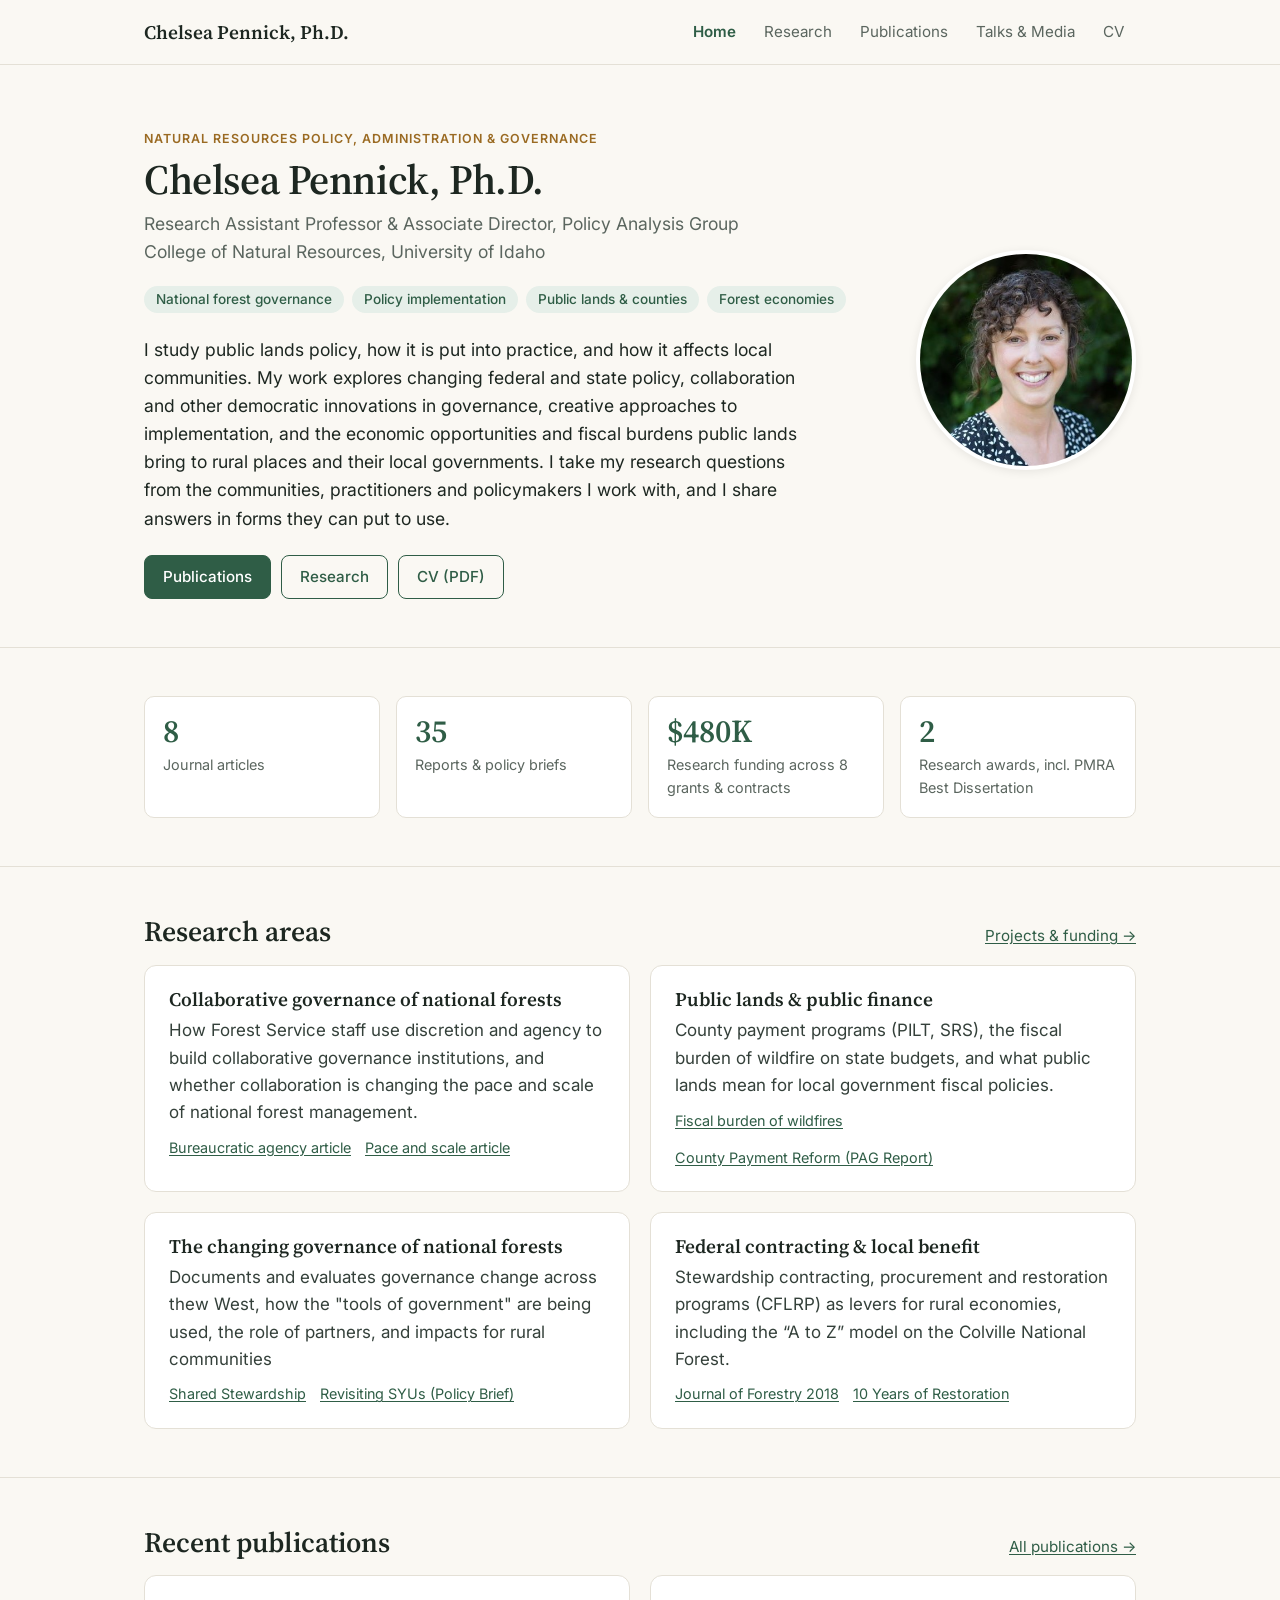
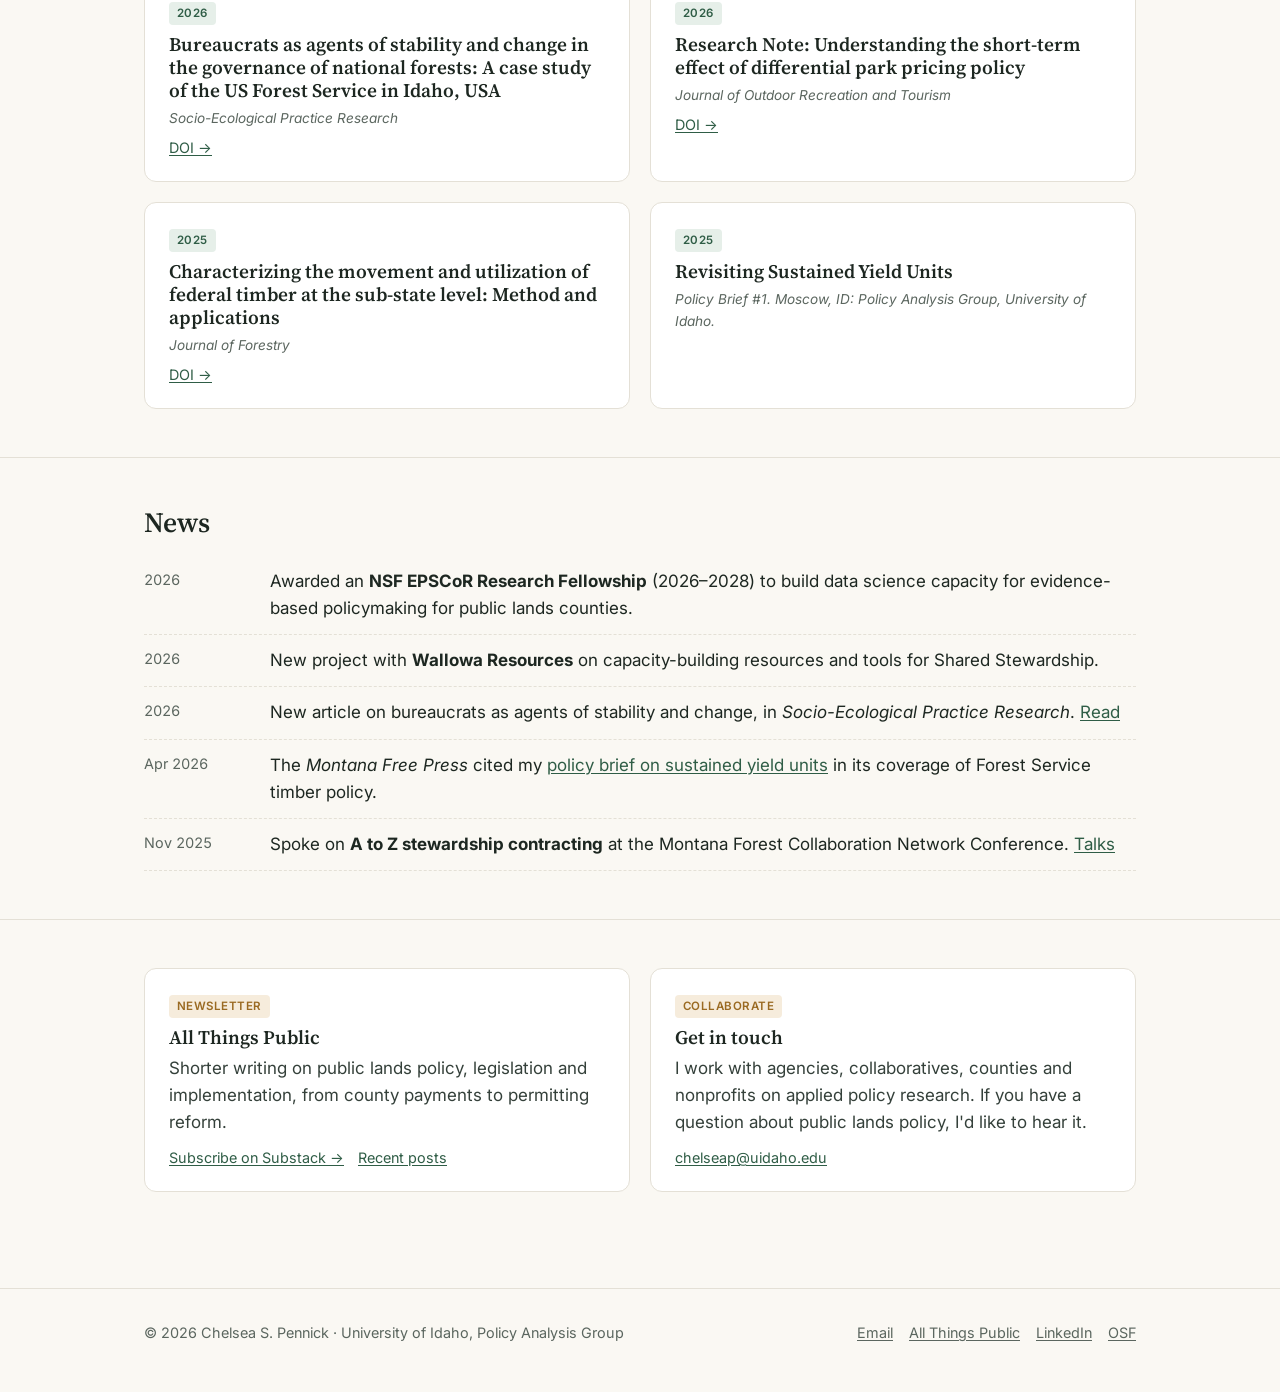
==== index.html @ b6902d0f "Update article headings and descriptions in index.html" ====
<!DOCTYPE html>
<html lang="en">
<head>
  <meta charset="utf-8">
  <meta name="viewport" content="width=device-width, initial-scale=1">
  <title>Chelsea Pennick, Ph.D. | Natural Resources Policy, University of Idaho</title>
  <meta name="description" content="Chelsea Pennick studies natural resource policy implementation, collaborative governance, public lands counties and forest economies at the University of Idaho Policy Analysis Group.">
  <meta property="og:title" content="Chelsea Pennick, Ph.D. | Natural Resources Policy, University of Idaho">
  <meta property="og:description" content="Chelsea Pennick studies natural resource policy implementation, collaborative governance, public lands counties and forest economies at the University of Idaho Policy Analysis Group.">
  <link rel="preconnect" href="https://fonts.googleapis.com">
  <link rel="preconnect" href="https://fonts.gstatic.com" crossorigin>
  <link href="https://fonts.googleapis.com/css2?family=Inter:wght@400;500;600&family=Source+Serif+4:wght@400;600&display=swap" rel="stylesheet">
  <link rel="stylesheet" href="style.css">
</head>
<body>
  <a class="skip" href="#main">Skip to content</a>
  <header class="site-header">
    <div class="wrap">
      <a class="brand" href="index.html">Chelsea Pennick, Ph.D.</a>
      <nav class="nav" aria-label="Main">
        <a href="index.html" aria-current="page">Home</a>
        <a href="research.html">Research</a>
        <a href="publications.html">Publications</a>
        <a href="talks.html">Talks &amp; Media</a>
        <a href="files/Pennick_CV.pdf">CV</a>
      </nav>
    </div>
  </header>

  <main id="main">
    <section class="hero">
      <div class="wrap">
        <div>
          <p class="kicker">Natural resources policy, administration &amp; governance</p>
          <h1>Chelsea Pennick, Ph.D.</h1>
          <p class="role">Research Assistant Professor &amp; Associate Director, Policy Analysis Group<br>College of Natural Resources, University of Idaho</p>
          <ul class="tags">
            <li>National forest governance</li><li>Policy implementation</li><li>Public lands &amp; counties</li><li>Forest economies</li>
          </ul>
                   <p class="lede">I study public lands policy, how it is put into practice, and how it affects local communities. My work explores changing federal and state policy, collaboration and other democratic innovations in governance, creative approaches to implementation, and the economic opportunities and fiscal burdens public lands bring to rural places and their local governments. I take my research questions from the communities, practitioners and policymakers I work with, and I share answers in forms they can put to use.</p>
          <div class="btns">
            <a class="btn primary" href="publications.html">Publications</a>
            <a class="btn ghost" href="research.html">Research</a>
            <a class="btn ghost" href="files/Pennick_CV.pdf">CV (PDF)</a>
          </div>
        </div>
        <div>
          <!-- Add your photo as images/portrait.jpg -->
          <img class="portrait" src="images/portrait.jpg" alt="Portrait of Chelsea Pennick"
               onerror="this.outerHTML='<div class=&quot;portrait portrait-fallback&quot; aria-hidden=&quot;true&quot;>CP</div>'">
        </div>
      </div>
    </section>

    <section class="block">
      <div class="wrap">
        <div class="stats">
          <div class="stat"><div class="n">8</div><div class="l">Journal articles</div></div>
          <div class="stat"><div class="n">35</div><div class="l">Reports &amp; policy briefs</div></div>
          <div class="stat"><div class="n">$480K</div><div class="l">Research funding across 8 grants &amp; contracts</div></div>
          <div class="stat"><div class="n">2</div><div class="l">Research awards, incl. PMRA Best Dissertation</div></div>
        </div>
      </div>
    </section>

    <section class="block">
      <div class="wrap">
        <div class="section-head"><h2>Research areas</h2><a href="research.html">Projects &amp; funding &rarr;</a></div>
        <div class="grid">
          <article class="card">
            <h3>Collaborative governance of national forests</h3>
            <p>How Forest Service staff use discretion and agency to build collaborative governance institutions, and whether collaboration is changing the pace and scale of national forest management.</p>
            <div class="links"><a href="publications.html#J7">Bureaucratic agency article</a><a href="publications.html#J3">Pace and scale article</a></div>
          </article>
          <article class="card">
            <h3>Public lands &amp; public finance</h3>
            <p>County payment programs (PILT, SRS), the fiscal burden of wildfire on state budgets, and what public lands mean for local government fiscal policies.</p>
            <div class="links"><a href="publications.html#J4">Fiscal burden of wildfires</a><a href="publications.html#PP12">County Payment Reform (PAG Report)</a></div>
          </article>
          <article class="card">
            <h3>The changing governance of national forests</h3>
            <p>Documents and evaluates governance change across thew West, how the "tools of government" are being used, the role of partners, and impacts for rural communities</p>
            <div class="links"><a href="publications.html#PP26">Shared Stewardship</a><a href="publications.html#R15"> Revisiting SYUs (Policy Brief)</a></div>
          </article>
          <article class="card">
            <h3>Federal contracting &amp; local benefit</h3>
            <p>Stewardship contracting, procurement and restoration programs (CFLRP) as levers for rural economies, including the &ldquo;A to Z&rdquo; model on the Colville National Forest.</p>
            <div class="links"><a href="publications.html#J2">Journal of Forestry 2018</a><a href="publications.html#PP14">10 Years of Restoration</a></div>
          </article>
        </div>
      </div>
    </section>

    <section class="block">
      <div class="wrap">
        <div class="section-head"><h2>Recent publications</h2><a href="publications.html">All publications &rarr;</a></div>
        <div class="grid">
        <article class="card">
          <span class="badge">2026</span>
          <h3>Bureaucrats as agents of stability and change in the governance of national forests: A case study of the US Forest Service in Idaho, USA</h3>
          <div class="meta"><em>Socio-Ecological Practice Research</em></div>
          <div class="links"><a href="https://doi.org/10.1007/s42532-026-00258-z">DOI &rarr;</a></div>
        </article>
        <article class="card">
          <span class="badge">2026</span>
          <h3>Research Note: Understanding the short-term effect of differential park pricing policy</h3>
          <div class="meta"><em>Journal of Outdoor Recreation and Tourism</em></div>
          <div class="links"><a href="https://doi.org/10.1016/j.jort.2025.101011">DOI &rarr;</a></div>
        </article>
        <article class="card">
          <span class="badge">2025</span>
          <h3>Characterizing the movement and utilization of federal timber at the sub-state level: Method and applications</h3>
          <div class="meta"><em>Journal of Forestry</em></div>
          <div class="links"><a href="https://doi.org/10.1007/s44392-025-00046-9">DOI &rarr;</a></div>
        </article>
        <article class="card">
          <span class="badge">2025</span>
          <h3>Revisiting Sustained Yield Units</h3>
          <div class="meta"><em>Policy Brief #1. Moscow, ID: Policy Analysis Group, University of Idaho.</em></div>
          <div class="links"></div>
        </article>
        </div>
      </div>
    </section>

    <section class="block">
      <div class="wrap">
        <h2>News</h2>
        <ul class="news">
          <li><span class="date">2026</span><span>Awarded an <strong>NSF EPSCoR Research Fellowship</strong> (2026&ndash;2028) to build data science capacity for evidence-based policymaking for public lands counties.</span></li>
          <li><span class="date">2026</span><span>New project with <strong>Wallowa Resources</strong> on capacity-building resources and tools for Shared Stewardship.</span></li>
          <li><span class="date">2026</span><span>New article on bureaucrats as agents of stability and change, in <em>Socio-Ecological Practice Research</em>. <a href="publications.html#J7">Read</a></span></li>
          <li><span class="date">Apr 2026</span><span>The <em>Montana Free Press</em> cited my <a href="publications.html#R15">policy brief on sustained yield units</a> in its coverage of Forest Service timber policy.</span></li>
          <li><span class="date">Nov 2025</span><span>Spoke on <strong>A to Z stewardship contracting</strong> at the Montana Forest Collaboration Network Conference. <a href="talks.html">Talks</a></span></li>
        </ul>
      </div>
    </section>

    <section class="block">
      <div class="wrap grid">
        <article class="card">
          <span class="badge warm">Newsletter</span>
          <h3>All Things Public</h3>
          <p>Shorter writing on public lands policy, legislation and implementation, from county payments to permitting reform.</p>
          <div class="links"><a href="https://drchelseapennick.substack.com/">Subscribe on Substack &rarr;</a><a href="publications.html#public-writing">Recent posts</a></div>
        </article>
        <article class="card">
          <span class="badge warm">Collaborate</span>
          <h3>Get in touch</h3>
          <p>I work with agencies, collaboratives, counties and nonprofits on applied policy research. If you have a question about public lands policy, I'd like to hear it.</p>
          <div class="links"><a href="mailto:chelseap@uidaho.edu?subject=Let%27s%20collaborate">chelseap@uidaho.edu</a></div>
        </article>
      </div>
    </section>
  </main>

  <footer class="site-footer">
    <div class="wrap">
      <div>© <span id="yr">2026</span> Chelsea S. Pennick &middot; University of Idaho, Policy Analysis Group</div>
      <div class="footer-links">
        <a href="mailto:chelseap@uidaho.edu">Email</a>
        <a href="https://drchelseapennick.substack.com/">All Things Public</a>
        <a href="https://www.linkedin.com/in/chelseapmciver/">LinkedIn</a>
        <a href="https://osf.io/qtu5s">OSF</a>
      </div>
    </div>
  </footer>
  <script>document.getElementById('yr').textContent = new Date().getFullYear();</script>
</body>
</html>
---- style.css ----
/* ==========================================================
   Chelsea Pennick — site styles
   Colors and fonts are set once here; change them in :root.
   ========================================================== */
:root {
  --bg: #faf8f3;
  --surface: #ffffff;
  --ink: #1d2721;
  --muted: #5b665f;
  --line: #e4e0d6;
  --accent: #2f5d46;        /* forest green */
  --accent-soft: #e6efe9;
  --warm: #9a6a22;          /* ochre */
  --serif: "Source Serif 4", Georgia, "Times New Roman", serif;
  --sans: "Inter", -apple-system, "Segoe UI", Roboto, Helvetica, Arial, sans-serif;
  --max: 1040px;
}

* { box-sizing: border-box; }
html { scroll-behavior: smooth; }
body {
  margin: 0;
  background: var(--bg);
  color: var(--ink);
  font-family: var(--sans);
  font-size: 17px;
  line-height: 1.6;
}
a { color: var(--accent); text-underline-offset: 2px; }
a:hover { color: var(--warm); }
img { max-width: 100%; }
h1, h2, h3 { font-family: var(--serif); font-weight: 600; line-height: 1.2; color: var(--ink); }
h1 { font-size: 2.6rem; margin: 0 0 .3rem; letter-spacing: -.01em; }
h2 { font-size: 1.75rem; margin: 0 0 1rem; }
h3 { font-size: 1.2rem; margin: 0 0 .4rem; }
.wrap { max-width: var(--max); margin: 0 auto; padding: 0 24px; }
.skip { position: absolute; left: -999px; }
.skip:focus { left: 12px; top: 12px; background: #fff; padding: 8px; z-index: 10; }

/* ---------- header ---------- */
.site-header { border-bottom: 1px solid var(--line); background: var(--bg); position: sticky; top: 0; z-index: 5; }
.site-header .wrap { display: flex; align-items: center; justify-content: space-between; gap: 16px; min-height: 64px; flex-wrap: wrap; }
.brand { font-family: var(--serif); font-size: 1.2rem; font-weight: 600; color: var(--ink); text-decoration: none; }
.nav { display: flex; gap: 4px; flex-wrap: wrap; }
.nav a { color: var(--muted); text-decoration: none; padding: 6px 12px; border-radius: 6px; font-size: .95rem; }
.nav a:hover { color: var(--ink); background: var(--accent-soft); }
.nav a[aria-current="page"] { color: var(--accent); font-weight: 600; }

/* ---------- hero ---------- */
.hero { padding: 64px 0 48px; }
.hero .wrap { display: grid; grid-template-columns: 1fr 220px; gap: 48px; align-items: center; }
.hero .role { font-size: 1.1rem; color: var(--muted); margin: 0 0 1.2rem; }
.hero .lede { font-size: 1.1rem; max-width: 60ch; }
.portrait { width: 220px; height: 220px; border-radius: 50%; object-fit: cover; background: var(--accent-soft); border: 4px solid #fff; box-shadow: 0 2px 10px rgba(0,0,0,.08); }
.portrait-fallback { display: grid; place-items: center; font-family: var(--serif); font-size: 3.5rem; color: var(--accent); }
.tags { display: flex; flex-wrap: wrap; gap: 8px; margin: 0 0 1.4rem; padding: 0; list-style: none; }
.tags li { background: var(--accent-soft); color: var(--accent); border-radius: 999px; padding: 3px 12px; font-size: .85rem; font-weight: 500; }
.btns { display: flex; gap: 10px; flex-wrap: wrap; margin-top: 1.4rem; }
.btn { display: inline-block; padding: 9px 18px; border-radius: 8px; border: 1px solid var(--accent); text-decoration: none; font-weight: 500; font-size: .95rem; }
.btn.primary { background: var(--accent); color: #fff; }
.btn.primary:hover { background: #244a37; color: #fff; }
.btn.ghost { color: var(--accent); background: transparent; }
.btn.ghost:hover { background: var(--accent-soft); color: var(--accent); }

/* ---------- sections ---------- */
section.block { padding: 48px 0; border-top: 1px solid var(--line); }
.page-head { padding: 52px 0 24px; }
.page-head p { color: var(--muted); max-width: 65ch; margin: 0; }
.kicker { text-transform: uppercase; letter-spacing: .08em; font-size: .78rem; font-weight: 600; color: var(--warm); margin: 0 0 .4rem; }
.section-head { display: flex; justify-content: space-between; align-items: baseline; gap: 16px; flex-wrap: wrap; }
.section-head a { font-size: .95rem; }

.stats { display: grid; grid-template-columns: repeat(4, 1fr); gap: 16px; }
.stat { background: var(--surface); border: 1px solid var(--line); border-radius: 10px; padding: 18px; }
.stat .n { font-family: var(--serif); font-size: 2rem; font-weight: 600; color: var(--accent); line-height: 1; }
.stat .l { color: var(--muted); font-size: .9rem; margin-top: 6px; }

.grid { display: grid; grid-template-columns: repeat(2, 1fr); gap: 20px; }
.card { background: var(--surface); border: 1px solid var(--line); border-radius: 12px; padding: 22px 24px; }
.card p { margin: .3rem 0 .6rem; color: #34403a; }
.card .meta { font-size: .85rem; color: var(--muted); }
.card .links { font-size: .9rem; display: flex; gap: 14px; flex-wrap: wrap; margin-top: .4rem; }
.badge { display: inline-block; font-size: .72rem; font-weight: 600; letter-spacing: .04em; text-transform: uppercase; padding: 2px 8px; border-radius: 4px; background: var(--accent-soft); color: var(--accent); margin-bottom: 8px; }
.badge.warm { background: #f6ecdc; color: var(--warm); }

.news { list-style: none; padding: 0; margin: 0; }
.news li { display: grid; grid-template-columns: 110px 1fr; gap: 16px; padding: 12px 0; border-bottom: 1px dashed var(--line); }
.news .date { color: var(--muted); font-size: .9rem; font-variant-numeric: tabular-nums; }

/* ---------- publications ---------- */
.toolbar { display: flex; gap: 12px; flex-wrap: wrap; align-items: center; margin: 8px 0 8px; position: sticky; top: 64px; background: var(--bg); padding: 12px 0; z-index: 4; border-bottom: 1px solid var(--line); }
.toolbar input { flex: 1 1 260px; padding: 9px 14px; border: 1px solid var(--line); border-radius: 8px; font: inherit; font-size: .95rem; background: #fff; }
.toolbar input:focus { outline: 2px solid var(--accent); outline-offset: 1px; }
.chips { display: flex; gap: 6px; flex-wrap: wrap; }
.chip { border: 1px solid var(--line); background: #fff; color: var(--muted); padding: 6px 12px; border-radius: 999px; cursor: pointer; font: inherit; font-size: .85rem; }
.chip[aria-pressed="true"] { background: var(--accent); border-color: var(--accent); color: #fff; }
.count { color: var(--muted); font-size: .85rem; }
.pub-section { padding: 28px 0 8px; }
.pub-section h2 { display: flex; align-items: baseline; gap: 10px; }
.pub-section h2 small { font-family: var(--sans); font-size: .9rem; font-weight: 400; color: var(--muted); }
.pubs { list-style: none; padding: 0; margin: 0; }
.pub { display: grid; grid-template-columns: 64px 1fr; gap: 16px; padding: 14px 0; border-bottom: 1px solid var(--line); }
.pub .yr { font-family: var(--serif); font-weight: 600; color: var(--accent); font-size: 1.05rem; }
.pub .title { font-weight: 600; color: var(--ink); }
.pub .authors { font-size: .93rem; color: #3a4640; }
.pub .authors strong { color: var(--ink); }
.pub .venue { font-size: .93rem; color: var(--muted); font-style: italic; }
.pub .actions { margin-top: 4px; display: flex; gap: 8px; flex-wrap: wrap; }
.pub .actions a { font-size: .8rem; font-weight: 600; text-decoration: none; border: 1px solid var(--line); border-radius: 5px; padding: 2px 9px; background: #fff; }
.pub .actions a:hover { border-color: var(--accent); }
.status { font-size: .72rem; font-weight: 600; text-transform: uppercase; letter-spacing: .04em; color: var(--warm); margin-left: 6px; }
.pub[hidden], .pub-section[hidden] { display: none; }
.empty { color: var(--muted); padding: 24px 0; }

/* ---------- footer ---------- */
.site-footer { border-top: 1px solid var(--line); margin-top: 48px; padding: 32px 0 48px; color: var(--muted); font-size: .9rem; }
.site-footer .wrap { display: flex; justify-content: space-between; gap: 24px; flex-wrap: wrap; }
.site-footer a { color: var(--muted); }
.site-footer a:hover { color: var(--accent); }
.footer-links { display: flex; gap: 16px; flex-wrap: wrap; }

@media (max-width: 760px) {
  h1 { font-size: 2rem; }
  .hero { padding: 36px 0 24px; }
  .hero .wrap { grid-template-columns: 1fr; gap: 24px; }
  .hero .wrap > div:last-child { order: -1; }
  .portrait { width: 140px; height: 140px; }
  .stats { grid-template-columns: repeat(2, 1fr); }
  .grid { grid-template-columns: 1fr; }
  .news li { grid-template-columns: 1fr; gap: 2px; }
  .pub { grid-template-columns: 1fr; gap: 2px; }
  .toolbar { top: 0; position: static; }
  .site-header { position: static; }
}
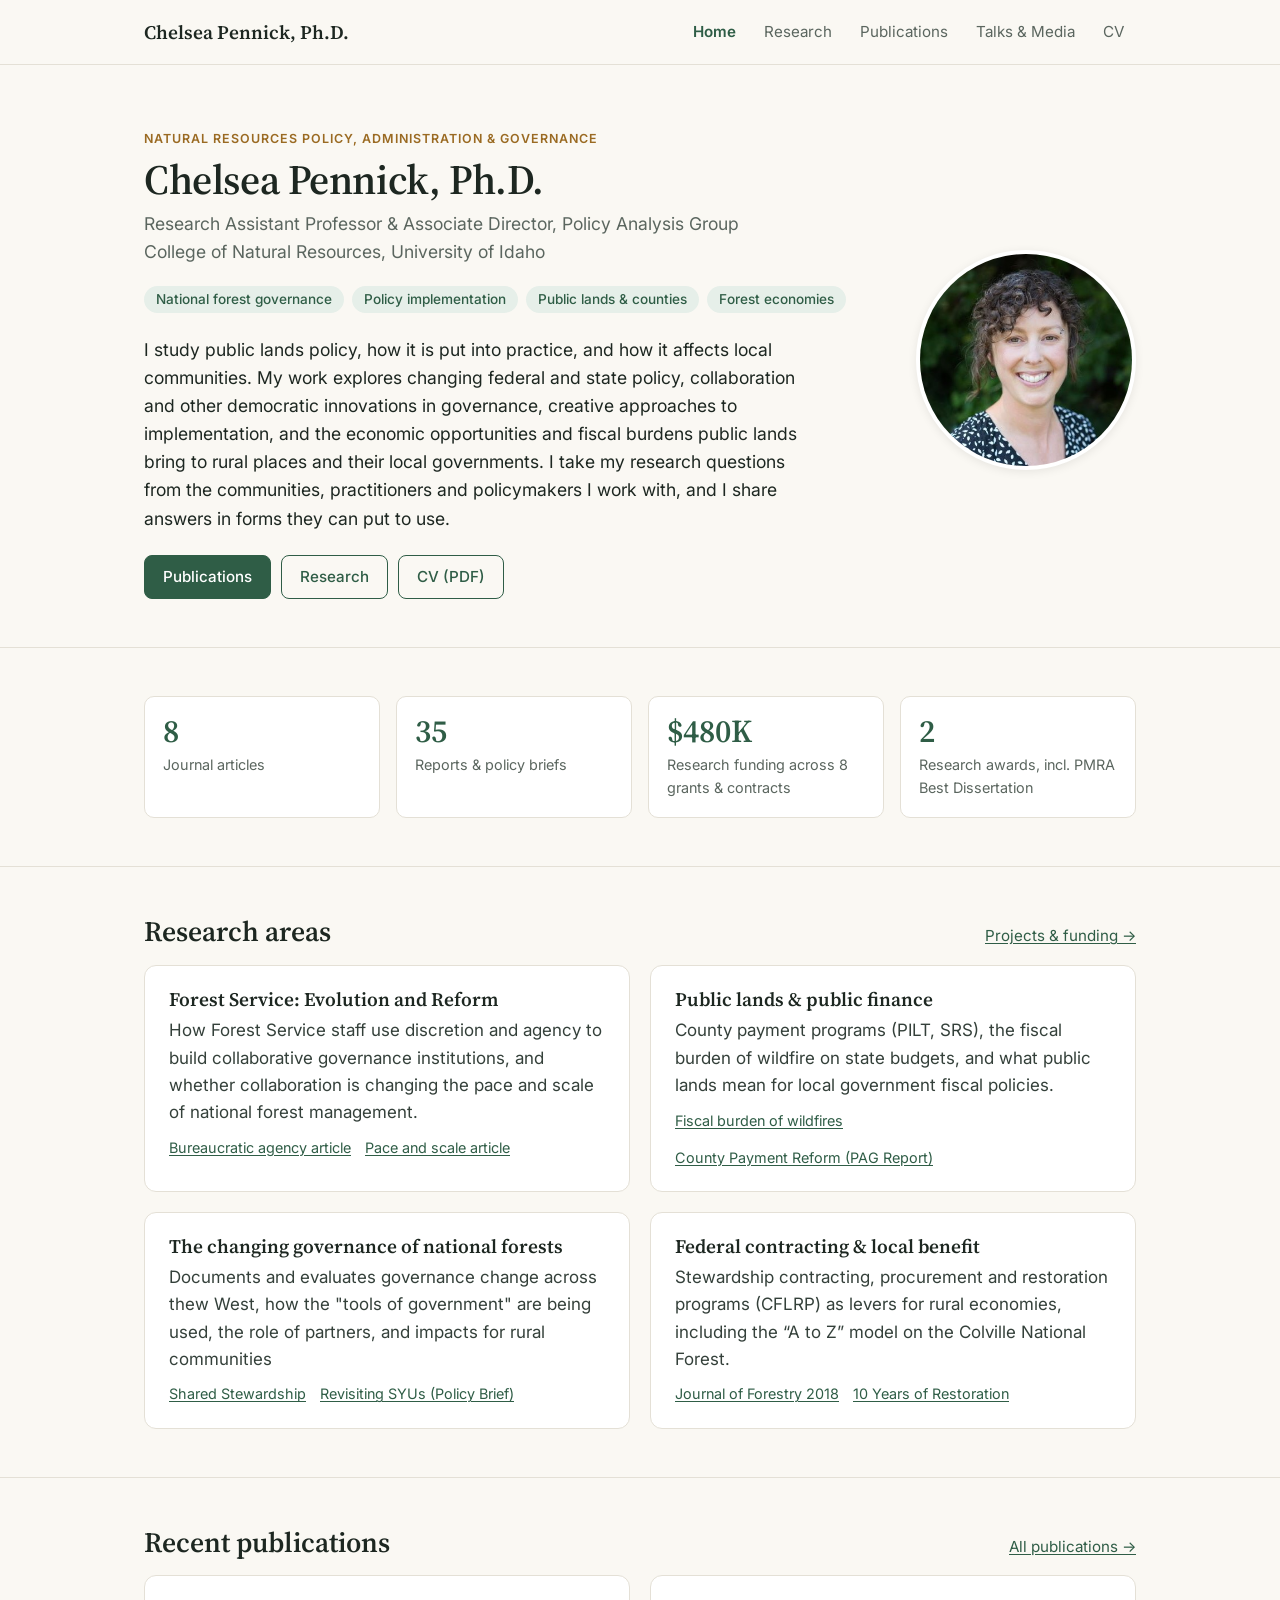
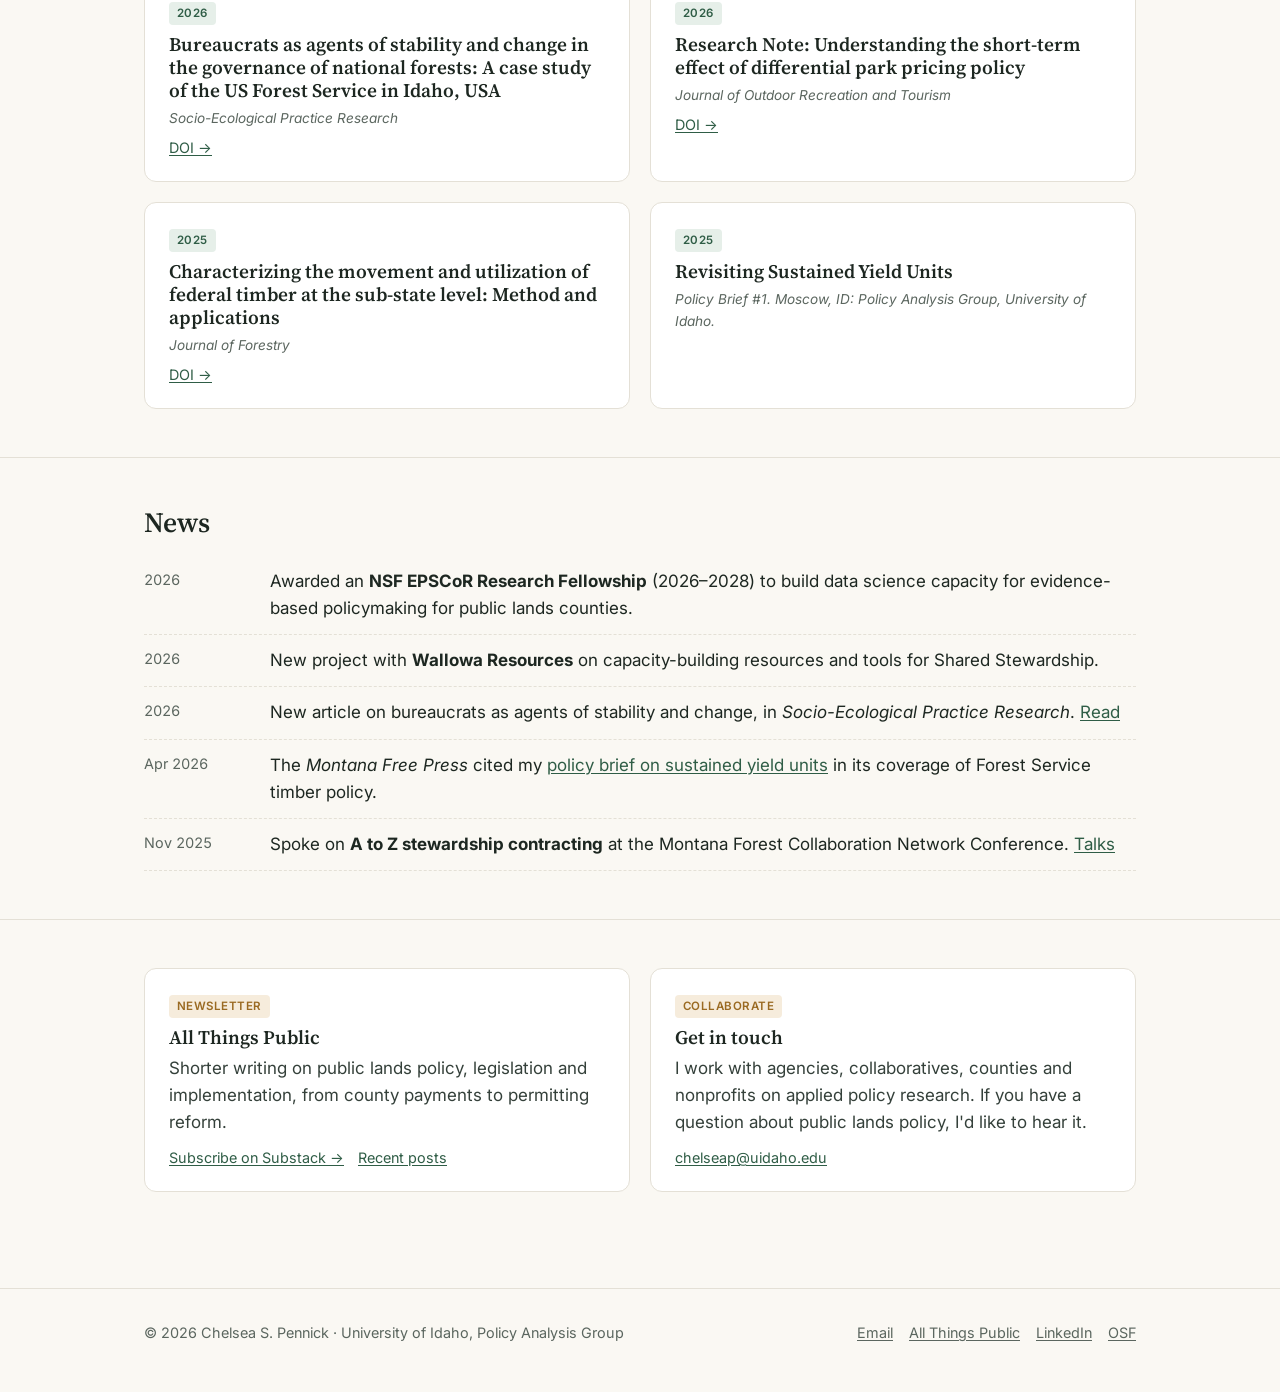
==== commit d0921fa4: "Update research area title in index.html" ====
--- a/index.html
+++ b/index.html
@@ -68,7 +68,7 @@
         <div class="section-head"><h2>Research areas</h2><a href="research.html">Projects &amp; funding &rarr;</a></div>
         <div class="grid">
           <article class="card">
-            <h3>Collaborative governance of national forests</h3>
+            <h3>Forest Service: Evolution and Reform</h3>
             <p>How Forest Service staff use discretion and agency to build collaborative governance institutions, and whether collaboration is changing the pace and scale of national forest management.</p>
             <div class="links"><a href="publications.html#J7">Bureaucratic agency article</a><a href="publications.html#J3">Pace and scale article</a></div>
           </article>
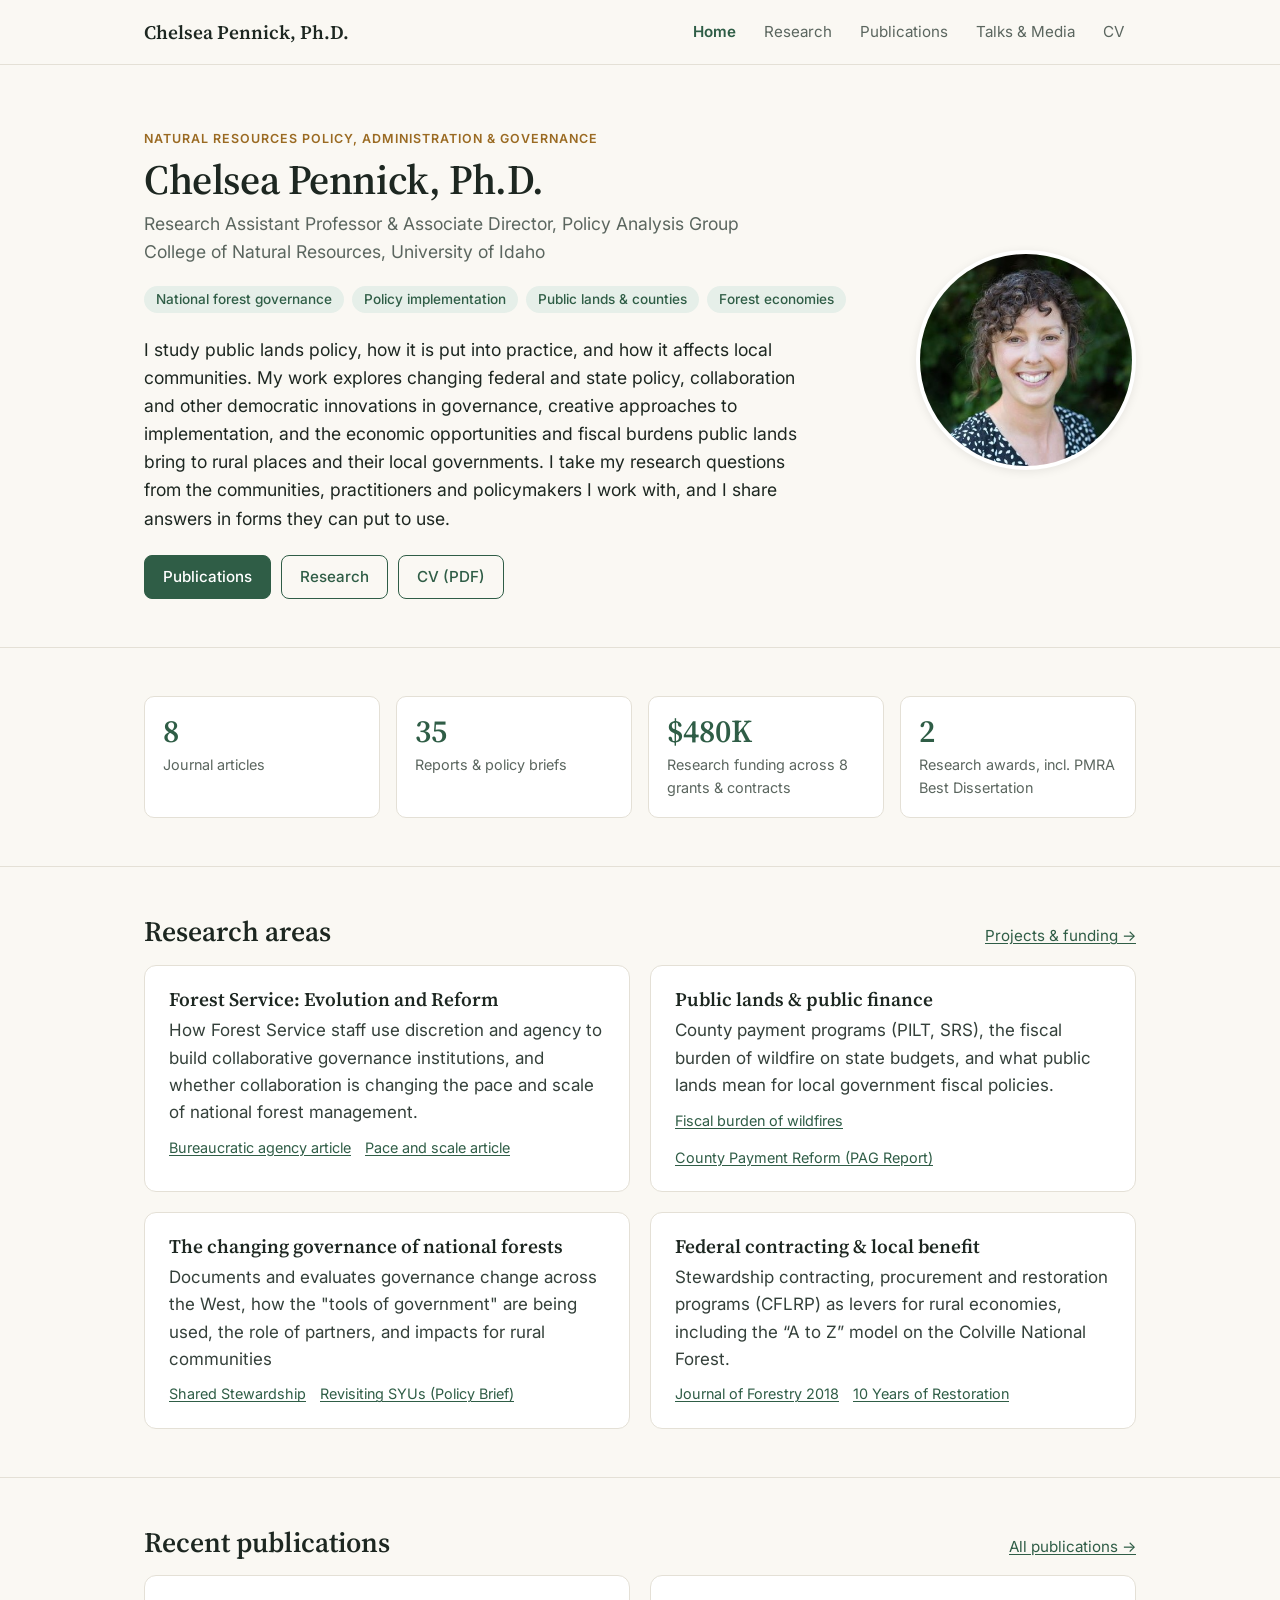
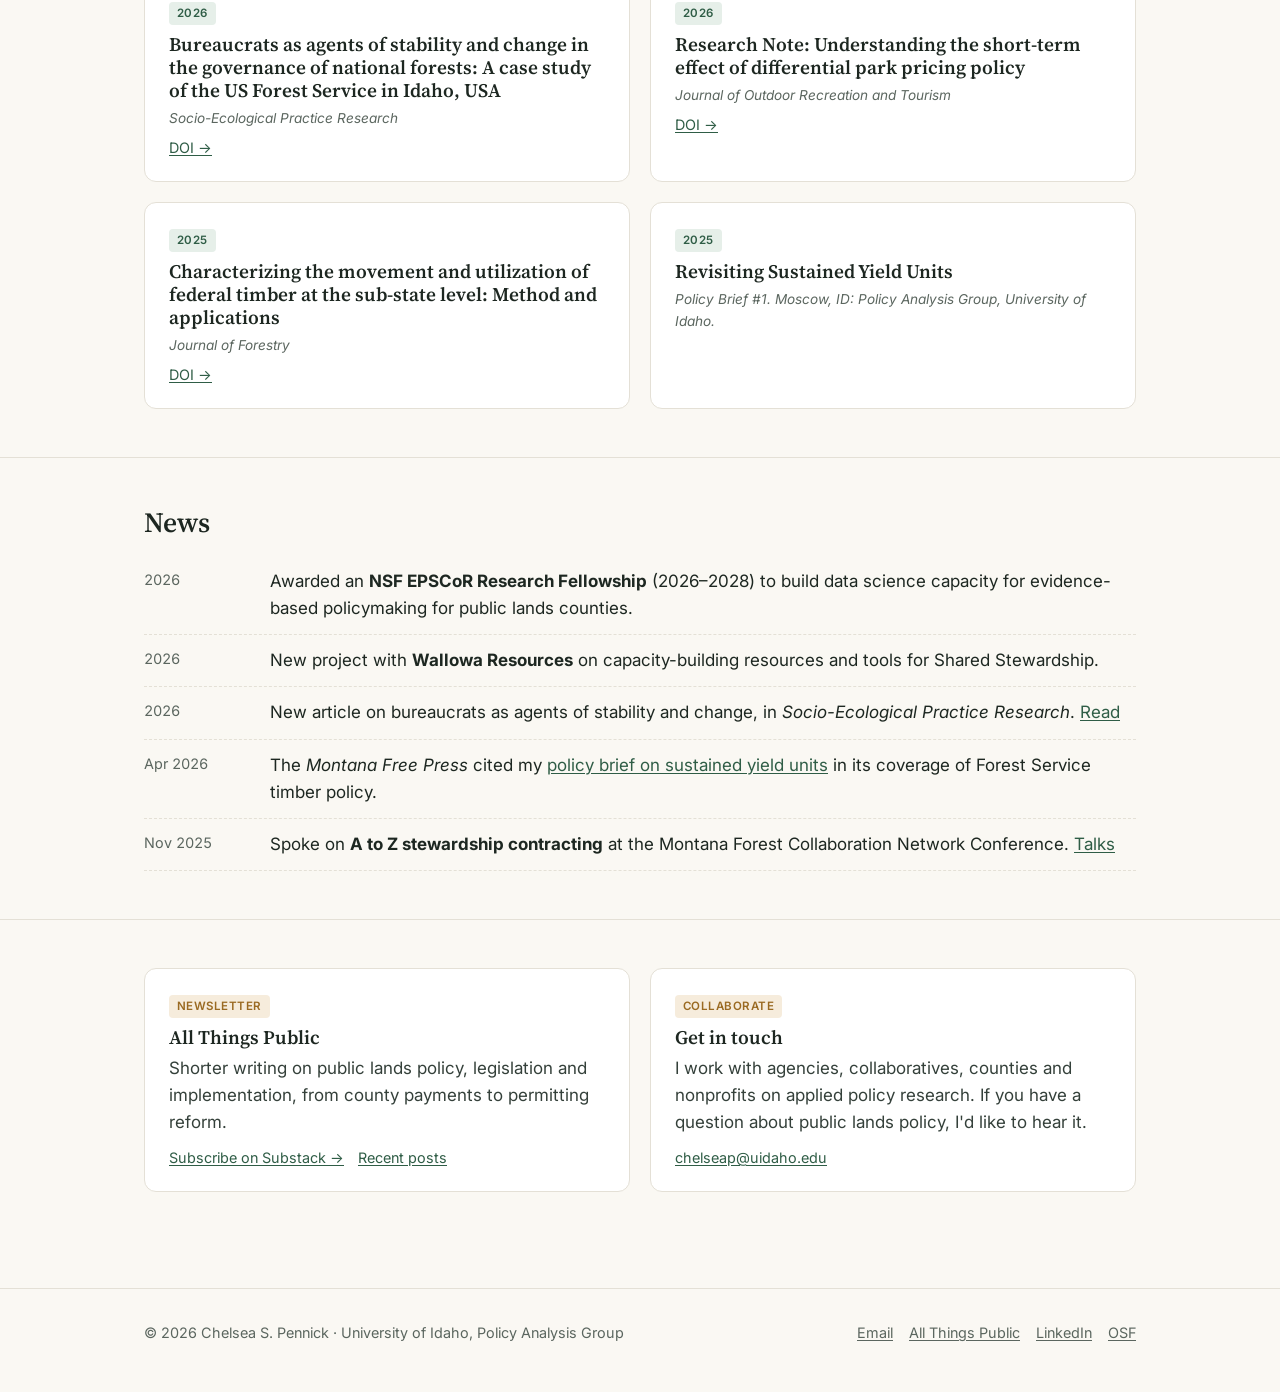
==== commit 6b1e809f: "Fix typo in governance change description" ====
--- a/index.html
+++ b/index.html
@@ -79,7 +79,7 @@
           </article>
           <article class="card">
             <h3>The changing governance of national forests</h3>
-            <p>Documents and evaluates governance change across thew West, how the "tools of government" are being used, the role of partners, and impacts for rural communities</p>
+            <p>Documents and evaluates governance change across the West, how the "tools of government" are being used, the role of partners, and impacts for rural communities</p>
             <div class="links"><a href="publications.html#PP26">Shared Stewardship</a><a href="publications.html#R15"> Revisiting SYUs (Policy Brief)</a></div>
           </article>
           <article class="card">
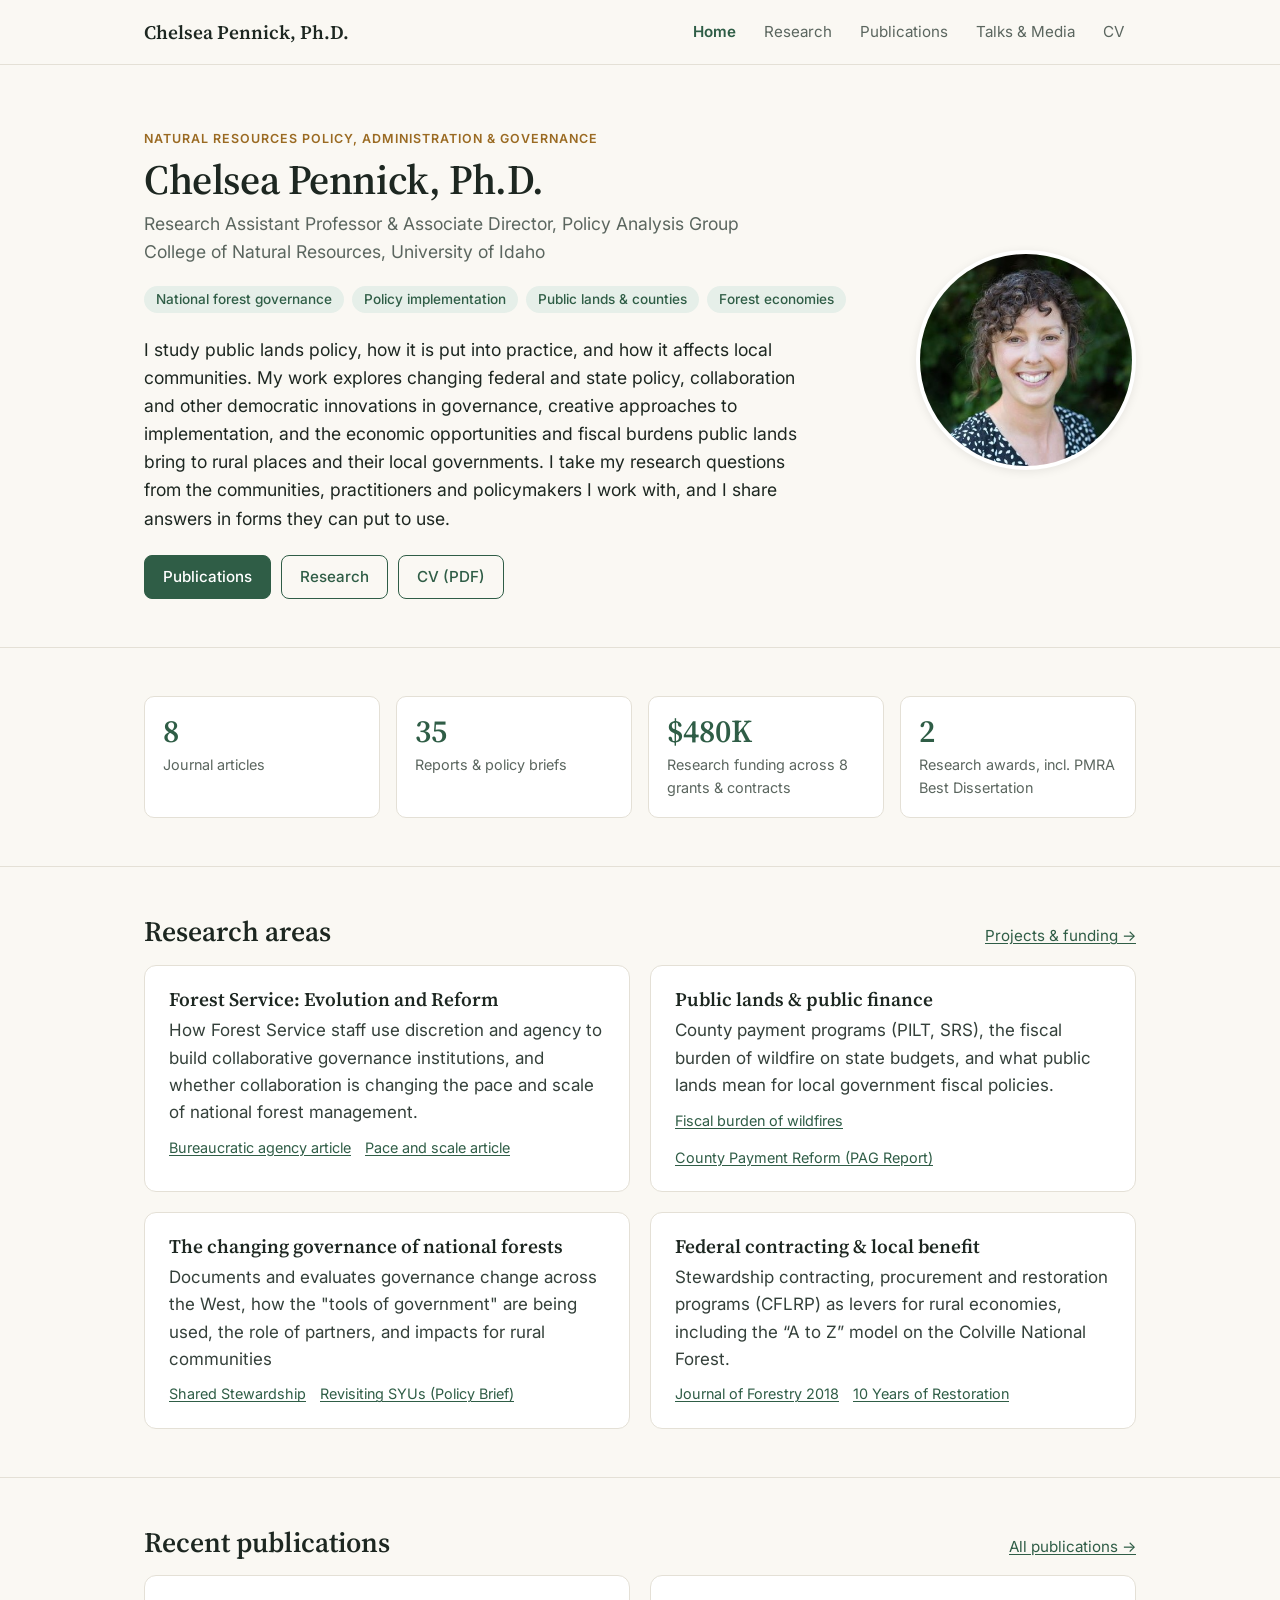
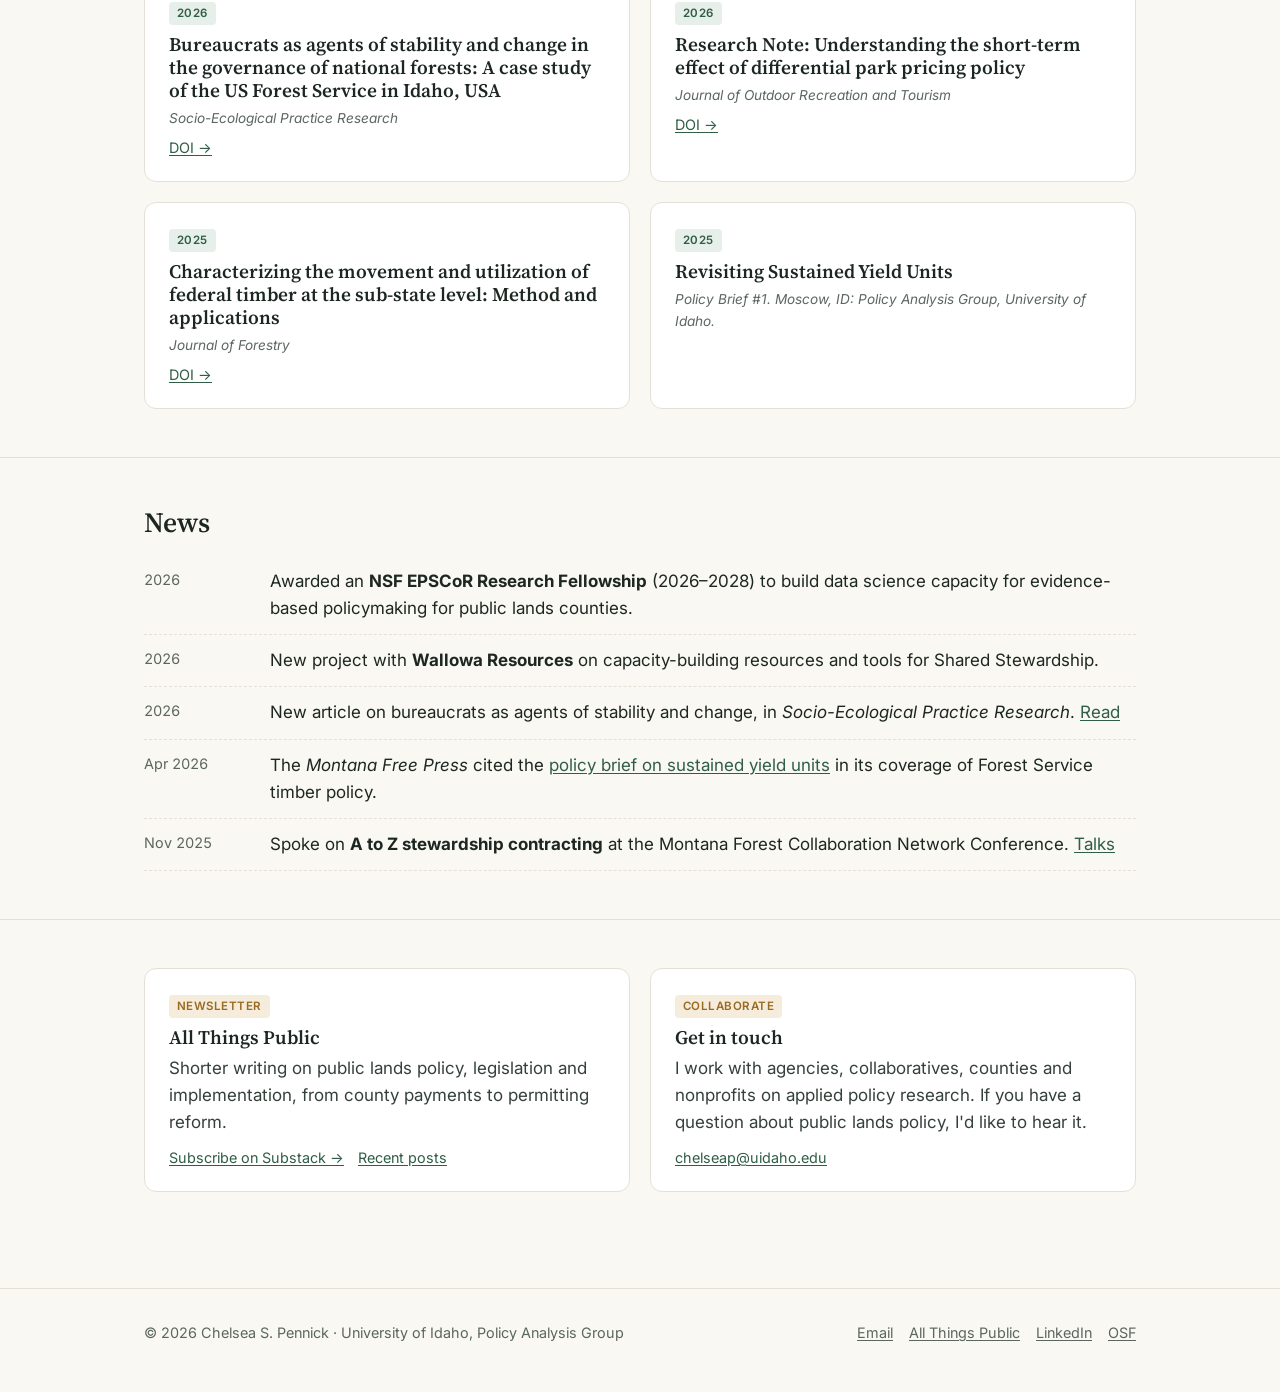
==== commit b789853d: "Fix citation wording in news section" ====
--- a/index.html
+++ b/index.html
@@ -130,7 +130,7 @@
           <li><span class="date">2026</span><span>Awarded an <strong>NSF EPSCoR Research Fellowship</strong> (2026&ndash;2028) to build data science capacity for evidence-based policymaking for public lands counties.</span></li>
           <li><span class="date">2026</span><span>New project with <strong>Wallowa Resources</strong> on capacity-building resources and tools for Shared Stewardship.</span></li>
           <li><span class="date">2026</span><span>New article on bureaucrats as agents of stability and change, in <em>Socio-Ecological Practice Research</em>. <a href="publications.html#J7">Read</a></span></li>
-          <li><span class="date">Apr 2026</span><span>The <em>Montana Free Press</em> cited my <a href="publications.html#R15">policy brief on sustained yield units</a> in its coverage of Forest Service timber policy.</span></li>
+          <li><span class="date">Apr 2026</span><span>The <em>Montana Free Press</em> cited the <a href="publications.html#R15">policy brief on sustained yield units</a> in its coverage of Forest Service timber policy.</span></li>
           <li><span class="date">Nov 2025</span><span>Spoke on <strong>A to Z stewardship contracting</strong> at the Montana Forest Collaboration Network Conference. <a href="talks.html">Talks</a></span></li>
         </ul>
       </div>
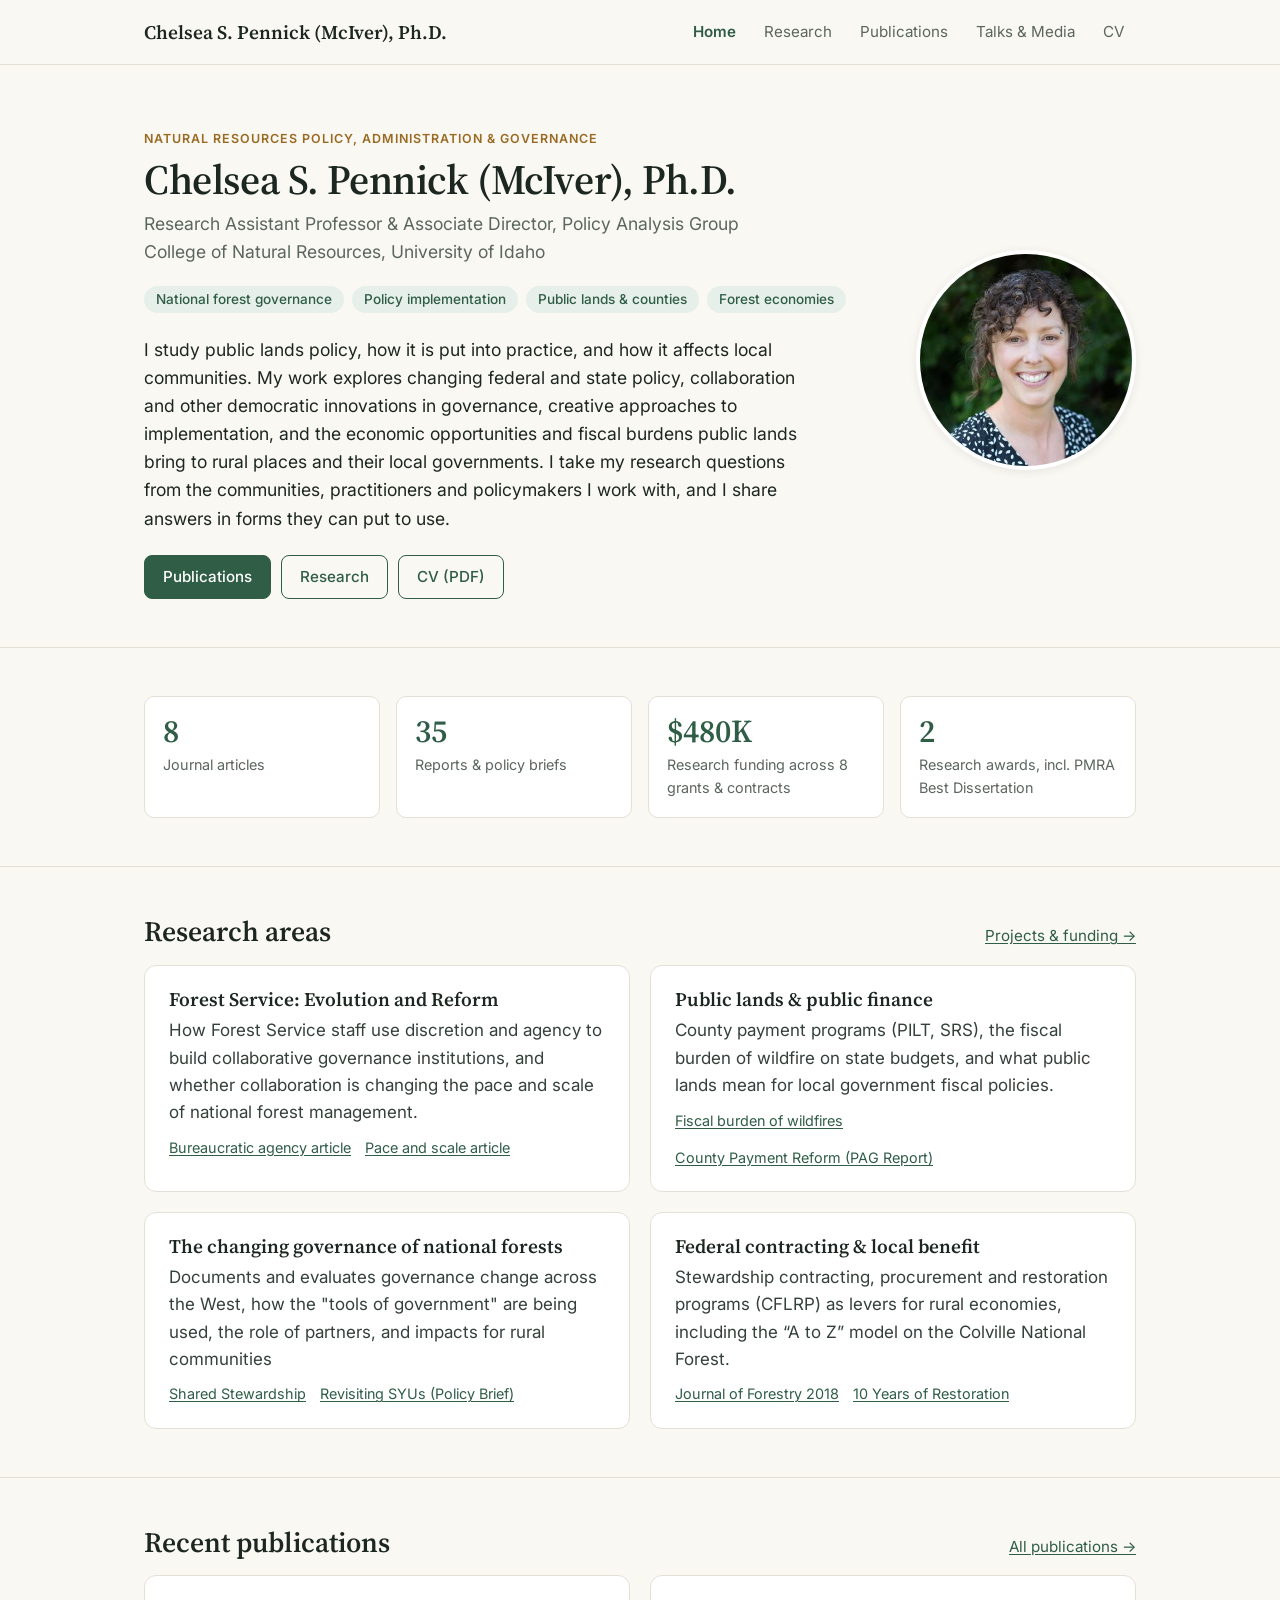
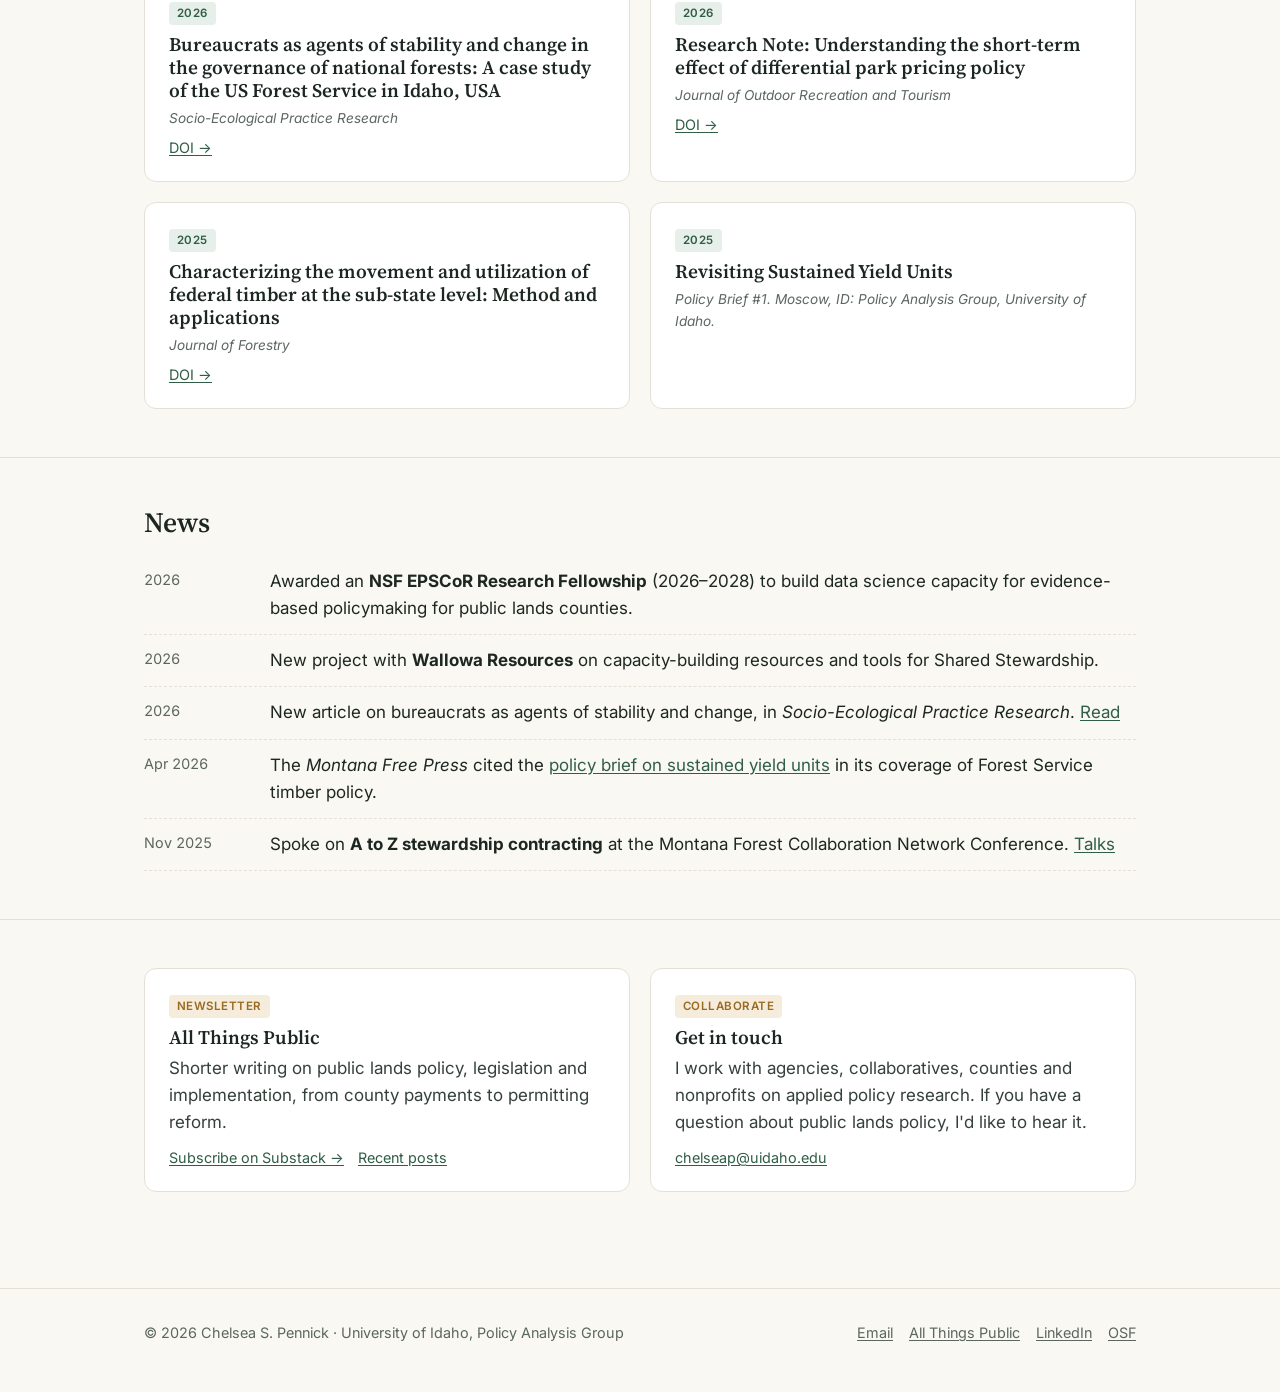
==== commit cb68be22: "Update name in index.html to Chelsea S. Pennick" ====
--- a/index.html
+++ b/index.html
@@ -3,7 +3,7 @@
 <head>
   <meta charset="utf-8">
   <meta name="viewport" content="width=device-width, initial-scale=1">
-  <title>Chelsea Pennick, Ph.D. | Natural Resources Policy, University of Idaho</title>
+  <title>Chelsea S. Pennick (McIver), Ph.D. | Natural Resources Policy, University of Idaho</title>
   <meta name="description" content="Chelsea Pennick studies natural resource policy implementation, collaborative governance, public lands counties and forest economies at the University of Idaho Policy Analysis Group.">
   <meta property="og:title" content="Chelsea Pennick, Ph.D. | Natural Resources Policy, University of Idaho">
   <meta property="og:description" content="Chelsea Pennick studies natural resource policy implementation, collaborative governance, public lands counties and forest economies at the University of Idaho Policy Analysis Group.">
@@ -16,7 +16,7 @@
   <a class="skip" href="#main">Skip to content</a>
   <header class="site-header">
     <div class="wrap">
-      <a class="brand" href="index.html">Chelsea Pennick, Ph.D.</a>
+      <a class="brand" href="index.html">Chelsea S. Pennick (McIver), Ph.D.</a>
       <nav class="nav" aria-label="Main">
         <a href="index.html" aria-current="page">Home</a>
         <a href="research.html">Research</a>
@@ -32,7 +32,7 @@
       <div class="wrap">
         <div>
           <p class="kicker">Natural resources policy, administration &amp; governance</p>
-          <h1>Chelsea Pennick, Ph.D.</h1>
+          <h1>Chelsea S. Pennick (McIver), Ph.D.</h1>
           <p class="role">Research Assistant Professor &amp; Associate Director, Policy Analysis Group<br>College of Natural Resources, University of Idaho</p>
           <ul class="tags">
             <li>National forest governance</li><li>Policy implementation</li><li>Public lands &amp; counties</li><li>Forest economies</li>
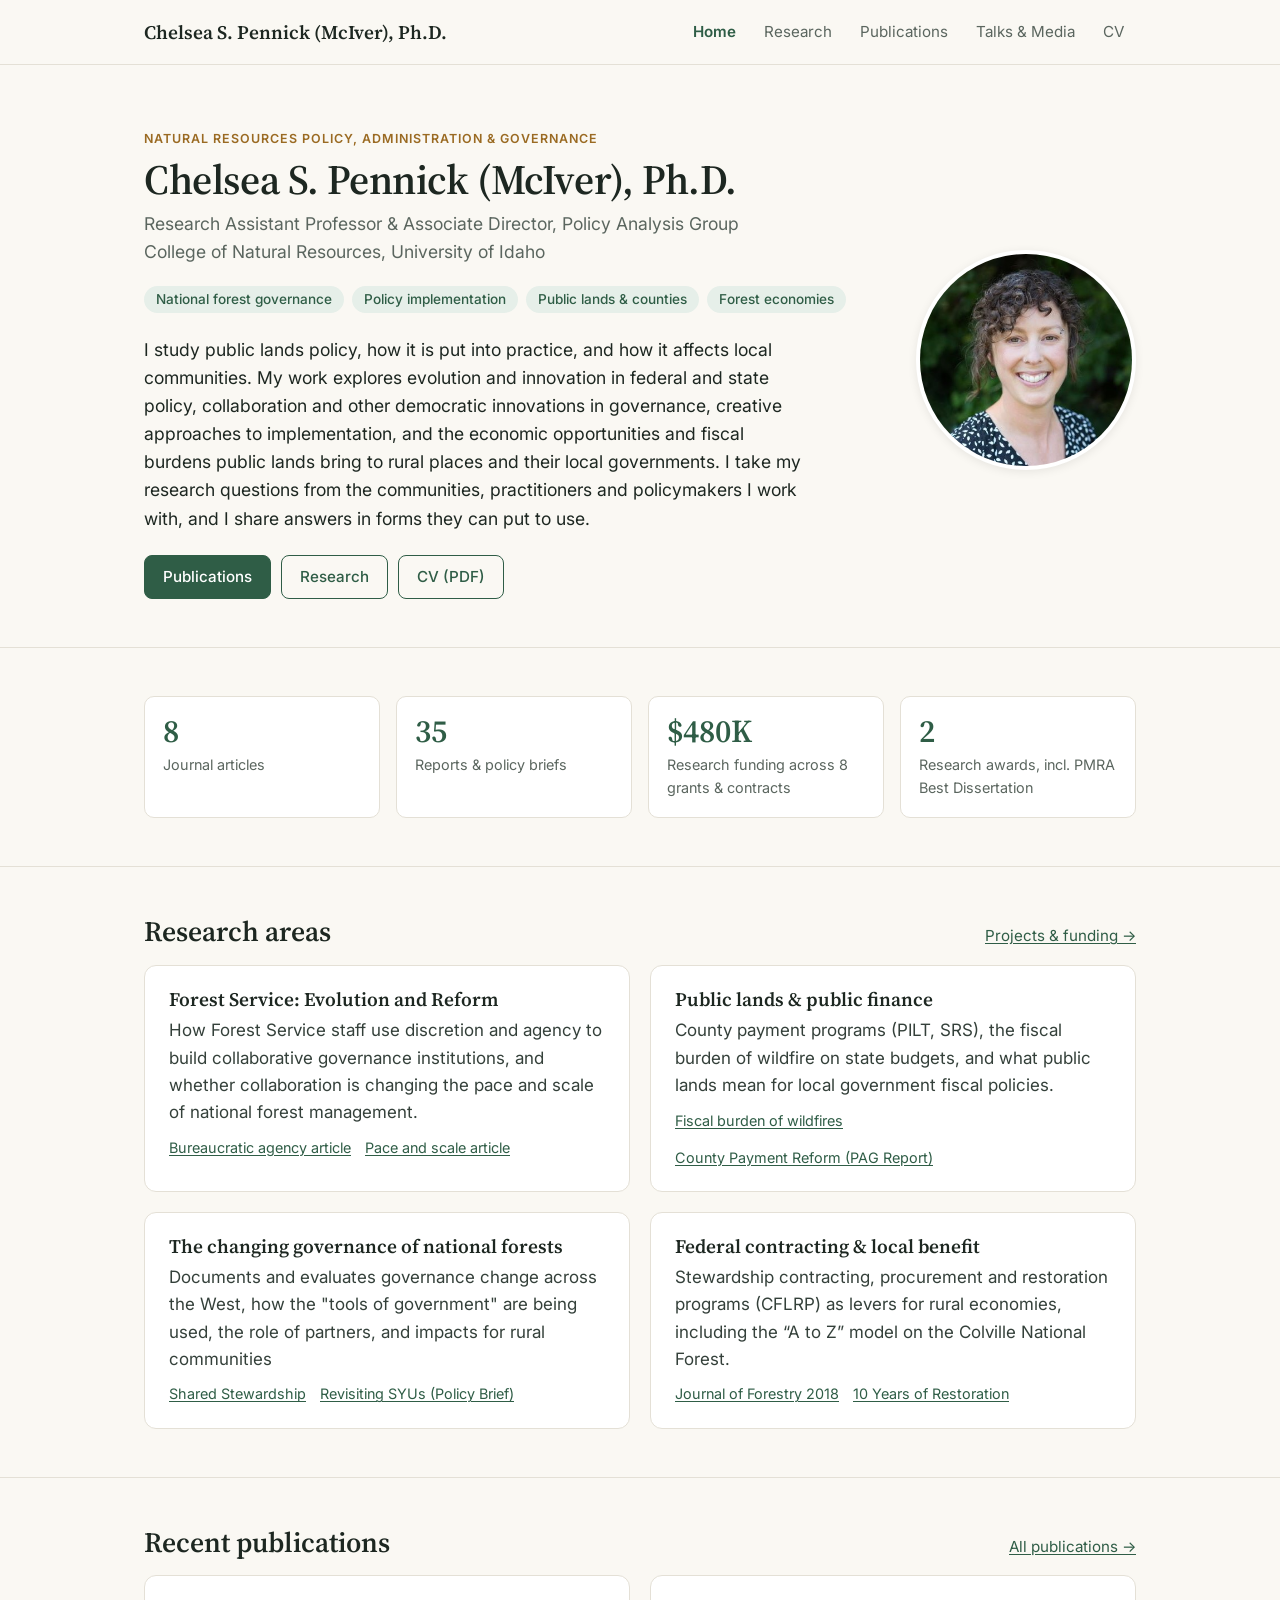
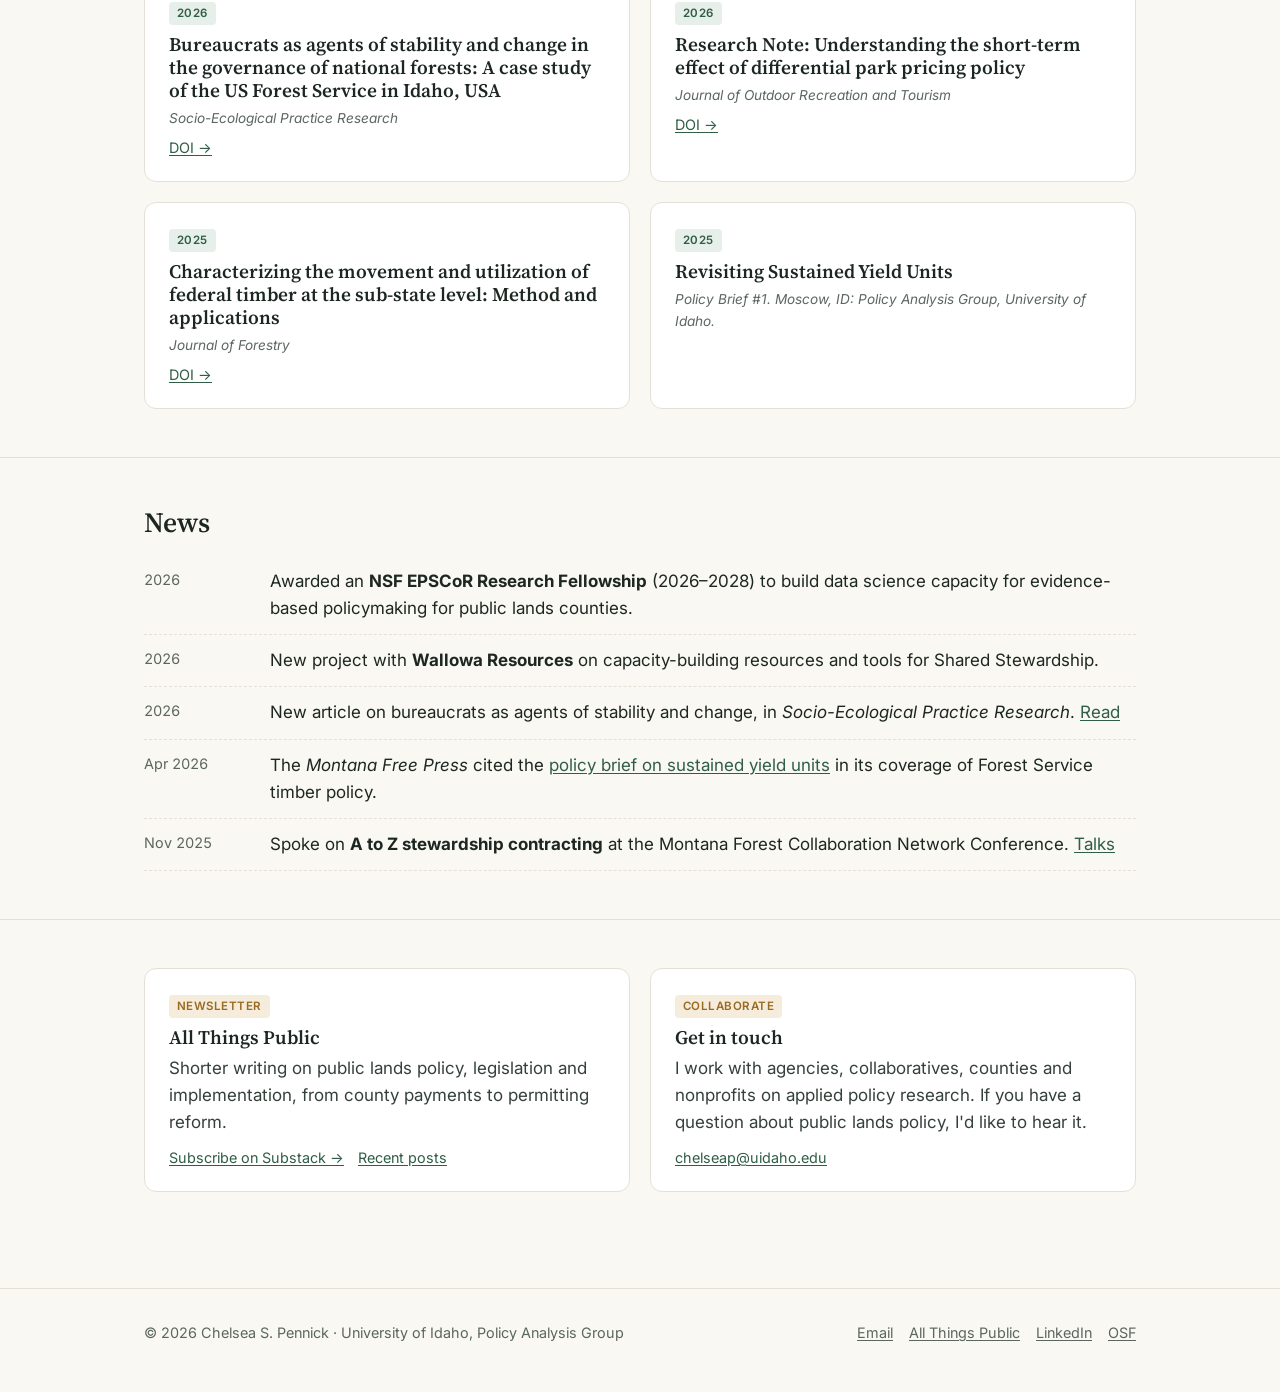
==== commit f0d7763b: "Revise lede paragraph in index.html Updated the lede paragraph to include 'evolution and innovation'" ====
--- a/index.html
+++ b/index.html
@@ -37,7 +37,7 @@
           <ul class="tags">
             <li>National forest governance</li><li>Policy implementation</li><li>Public lands &amp; counties</li><li>Forest economies</li>
           </ul>
-                   <p class="lede">I study public lands policy, how it is put into practice, and how it affects local communities. My work explores changing federal and state policy, collaboration and other democratic innovations in governance, creative approaches to implementation, and the economic opportunities and fiscal burdens public lands bring to rural places and their local governments. I take my research questions from the communities, practitioners and policymakers I work with, and I share answers in forms they can put to use.</p>
+                   <p class="lede">I study public lands policy, how it is put into practice, and how it affects local communities. My work explores evolution and innovation in federal and state policy, collaboration and other democratic innovations in governance, creative approaches to implementation, and the economic opportunities and fiscal burdens public lands bring to rural places and their local governments. I take my research questions from the communities, practitioners and policymakers I work with, and I share answers in forms they can put to use.</p>
           <div class="btns">
             <a class="btn primary" href="publications.html">Publications</a>
             <a class="btn ghost" href="research.html">Research</a>
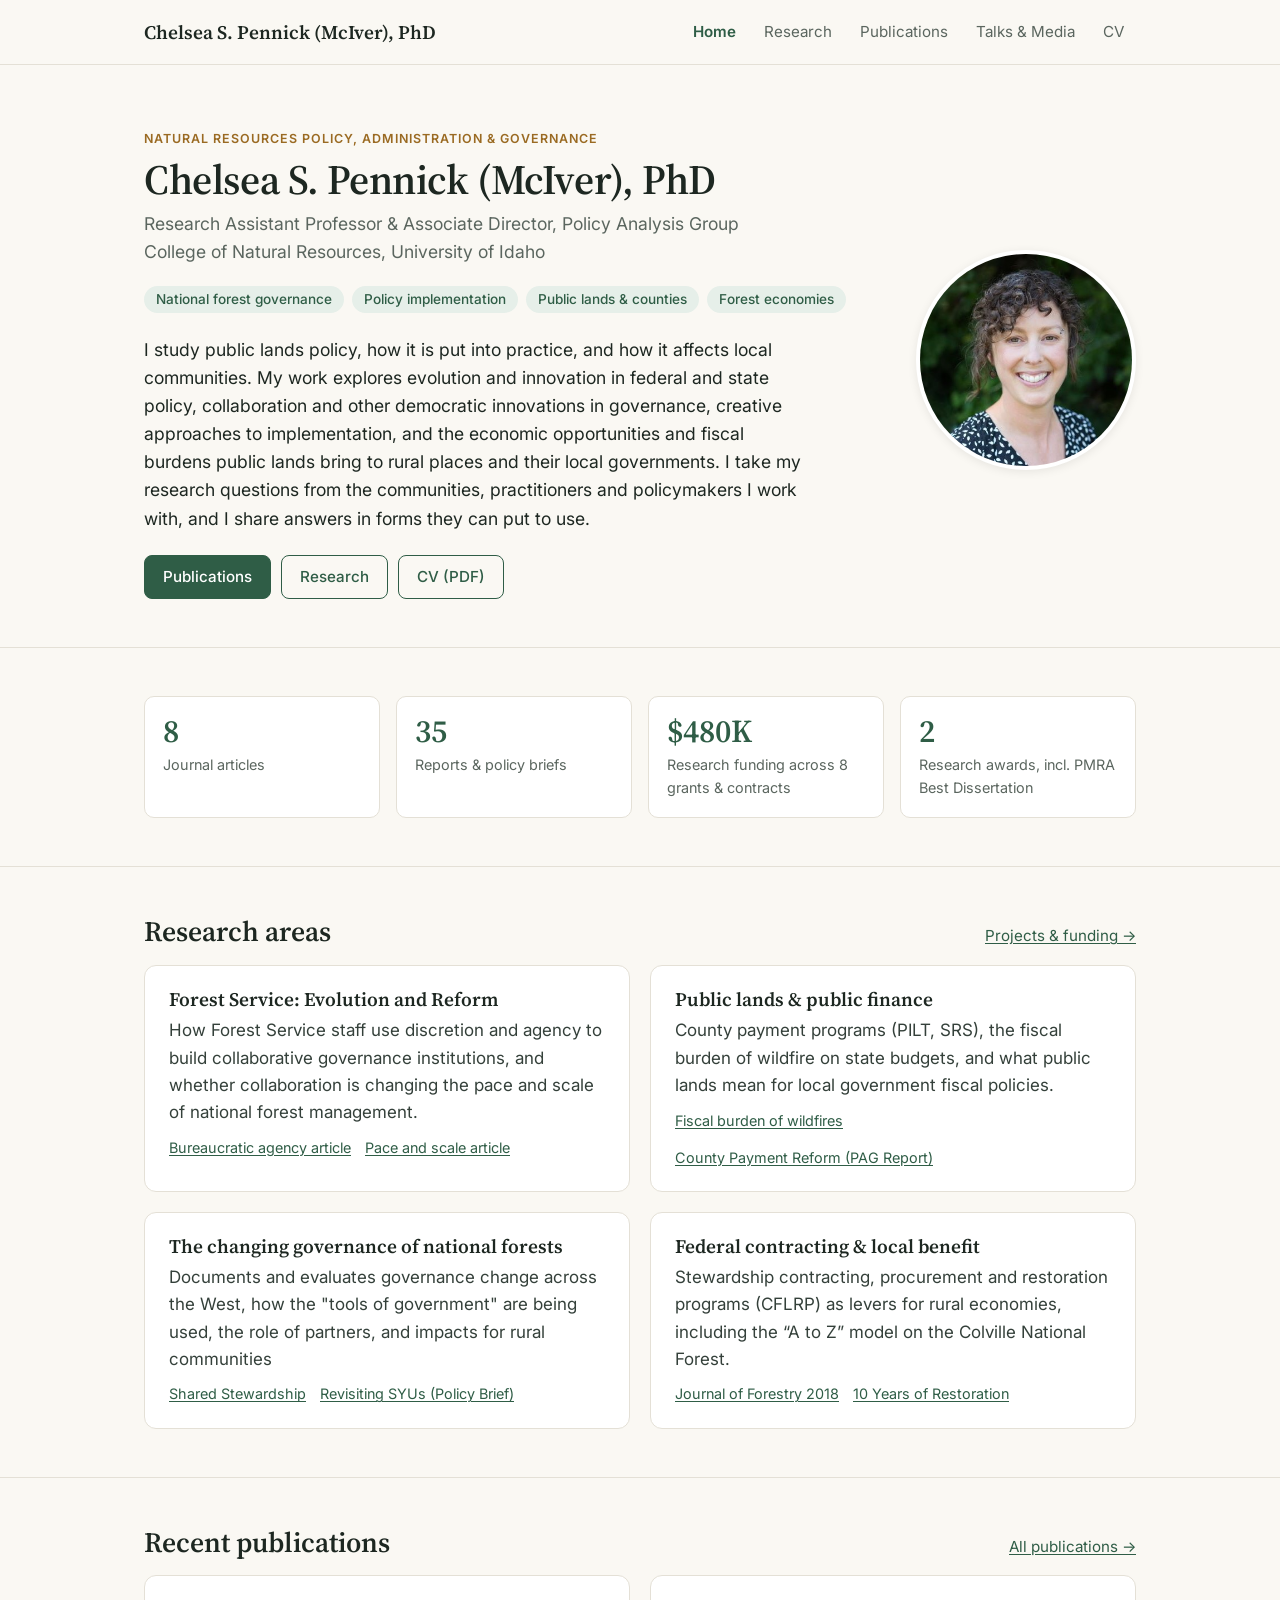
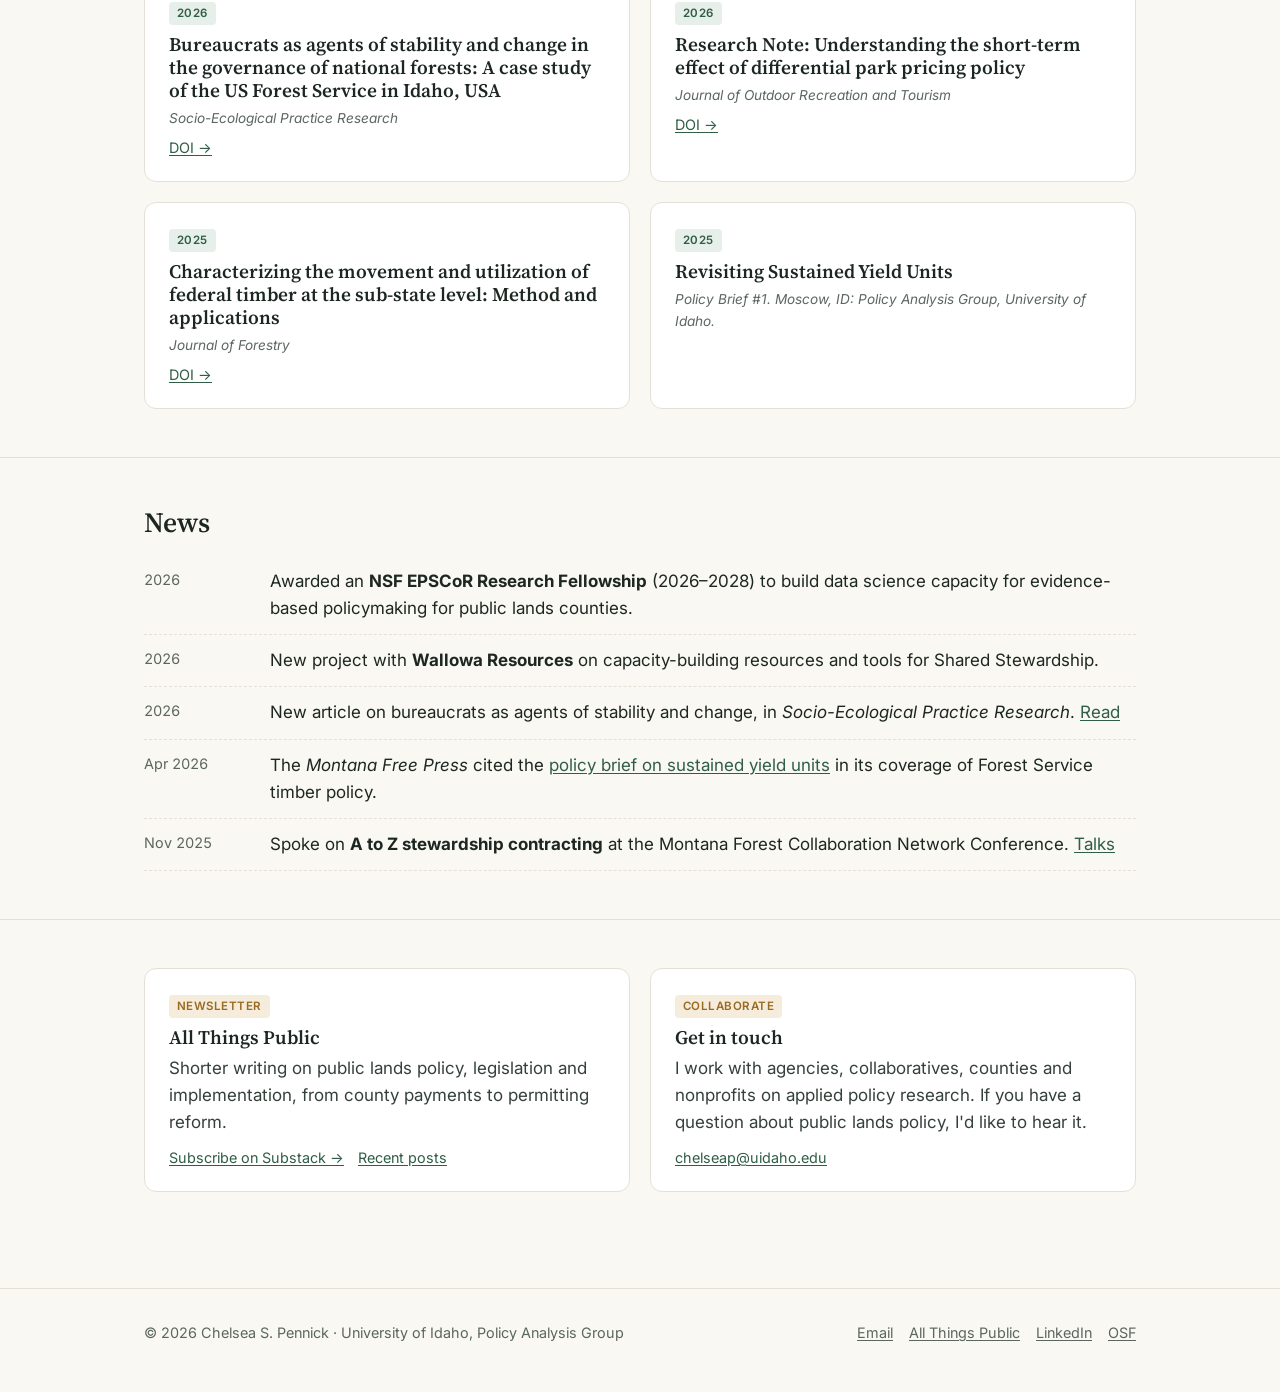
==== commit f9fa18df: "Remove 'Dr.' from title and headings in index.html" ====
--- a/index.html
+++ b/index.html
@@ -3,7 +3,7 @@
 <head>
   <meta charset="utf-8">
   <meta name="viewport" content="width=device-width, initial-scale=1">
-  <title>Chelsea S. Pennick (McIver), Ph.D. | Natural Resources Policy, University of Idaho</title>
+  <title>Chelsea S. Pennick (McIver), PhD | Natural Resources Policy, University of Idaho</title>
   <meta name="description" content="Chelsea Pennick studies natural resource policy implementation, collaborative governance, public lands counties and forest economies at the University of Idaho Policy Analysis Group.">
   <meta property="og:title" content="Chelsea Pennick, Ph.D. | Natural Resources Policy, University of Idaho">
   <meta property="og:description" content="Chelsea Pennick studies natural resource policy implementation, collaborative governance, public lands counties and forest economies at the University of Idaho Policy Analysis Group.">
@@ -16,7 +16,7 @@
   <a class="skip" href="#main">Skip to content</a>
   <header class="site-header">
     <div class="wrap">
-      <a class="brand" href="index.html">Chelsea S. Pennick (McIver), Ph.D.</a>
+      <a class="brand" href="index.html">Chelsea S. Pennick (McIver), PhD</a>
       <nav class="nav" aria-label="Main">
         <a href="index.html" aria-current="page">Home</a>
         <a href="research.html">Research</a>
@@ -32,7 +32,7 @@
       <div class="wrap">
         <div>
           <p class="kicker">Natural resources policy, administration &amp; governance</p>
-          <h1>Chelsea S. Pennick (McIver), Ph.D.</h1>
+          <h1>Chelsea S. Pennick (McIver), PhD</h1>
           <p class="role">Research Assistant Professor &amp; Associate Director, Policy Analysis Group<br>College of Natural Resources, University of Idaho</p>
           <ul class="tags">
             <li>National forest governance</li><li>Policy implementation</li><li>Public lands &amp; counties</li><li>Forest economies</li>
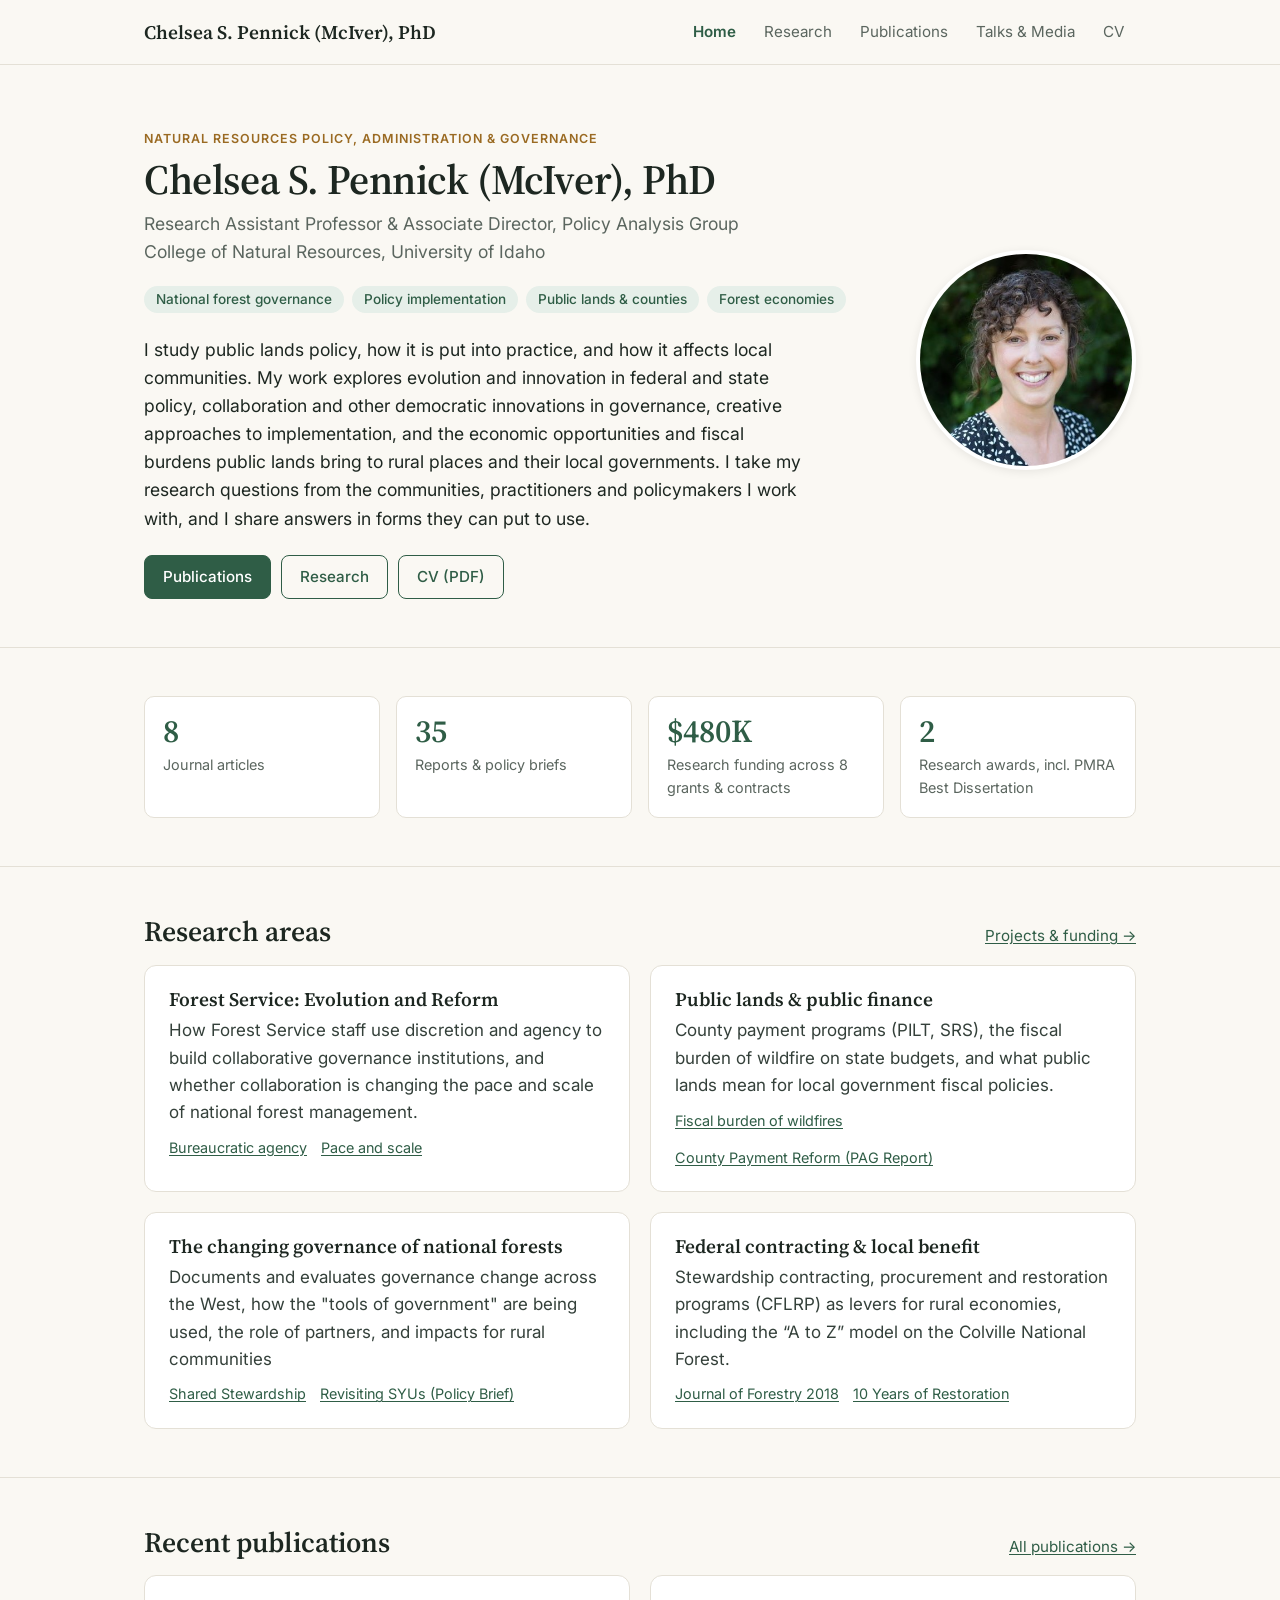
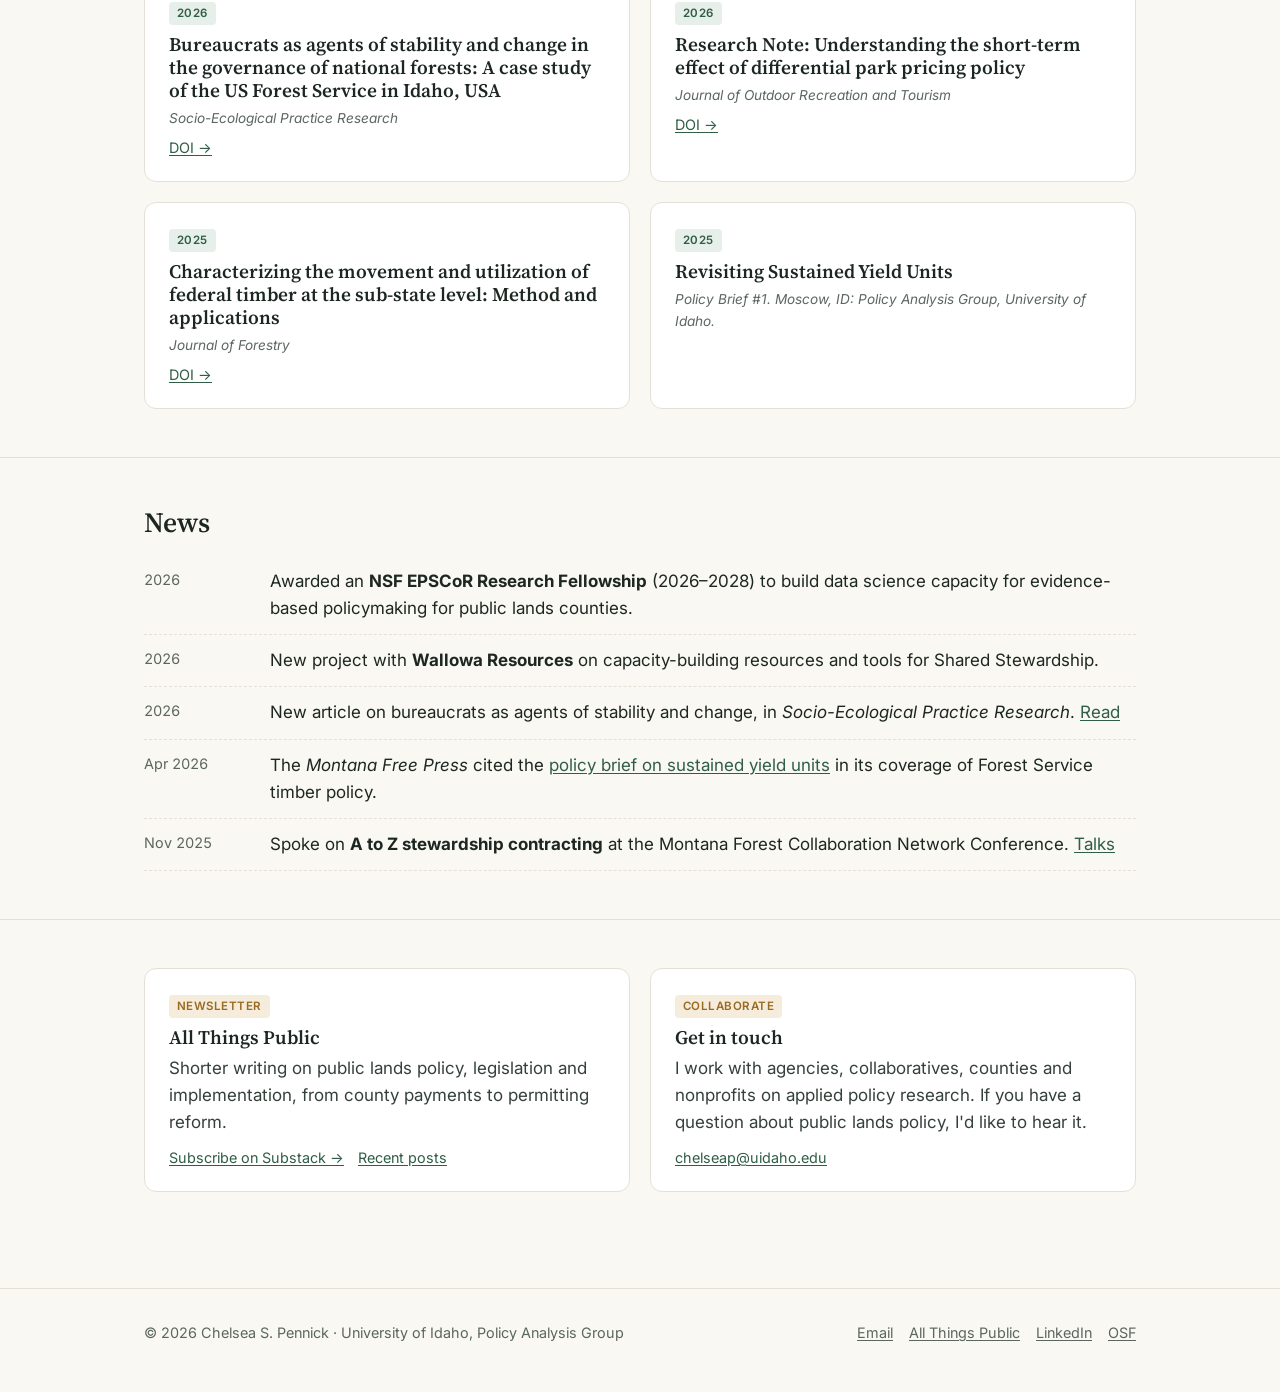
==== commit 400637a0: "Update links text in index.html" ====
--- a/index.html
+++ b/index.html
@@ -70,7 +70,7 @@
           <article class="card">
             <h3>Forest Service: Evolution and Reform</h3>
             <p>How Forest Service staff use discretion and agency to build collaborative governance institutions, and whether collaboration is changing the pace and scale of national forest management.</p>
-            <div class="links"><a href="publications.html#J7">Bureaucratic agency article</a><a href="publications.html#J3">Pace and scale article</a></div>
+            <div class="links"><a href="publications.html#J7">Bureaucratic agency</a><a href="publications.html#J3">Pace and scale</a></div>
           </article>
           <article class="card">
             <h3>Public lands &amp; public finance</h3>
